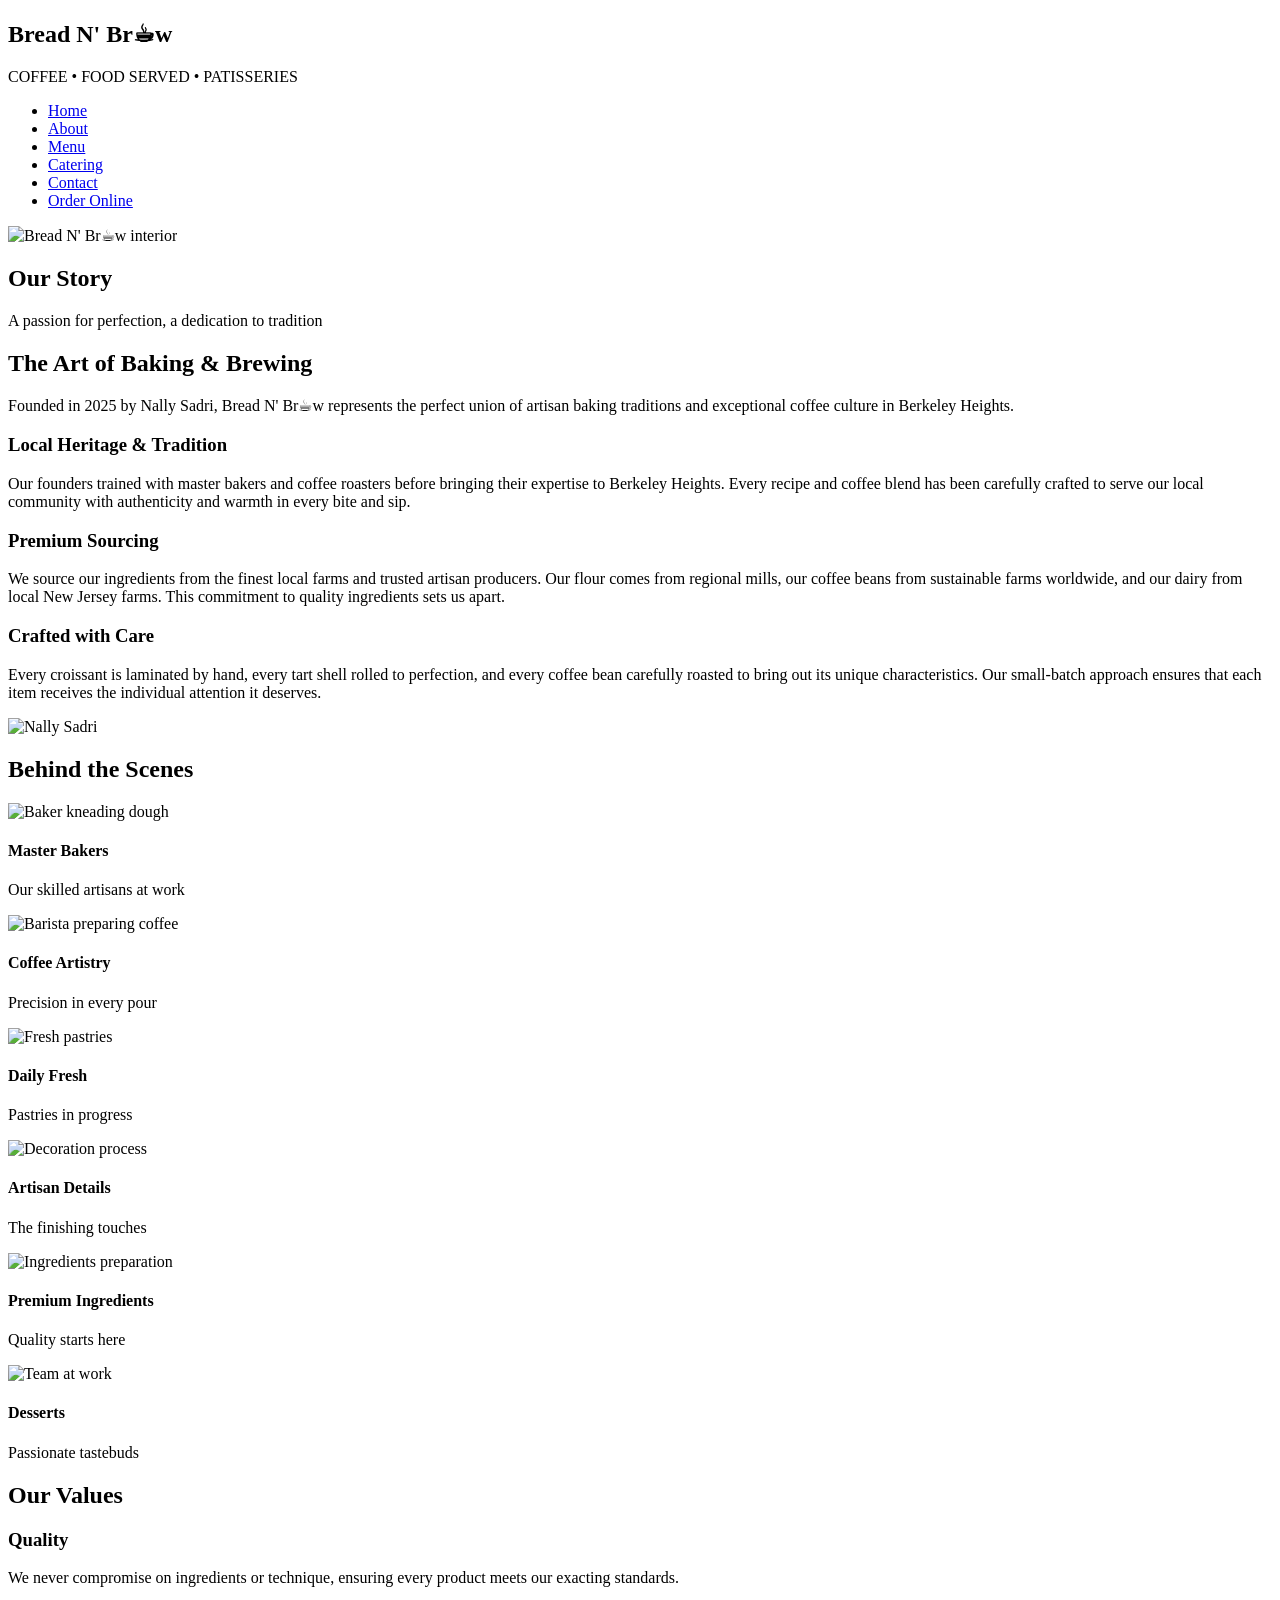
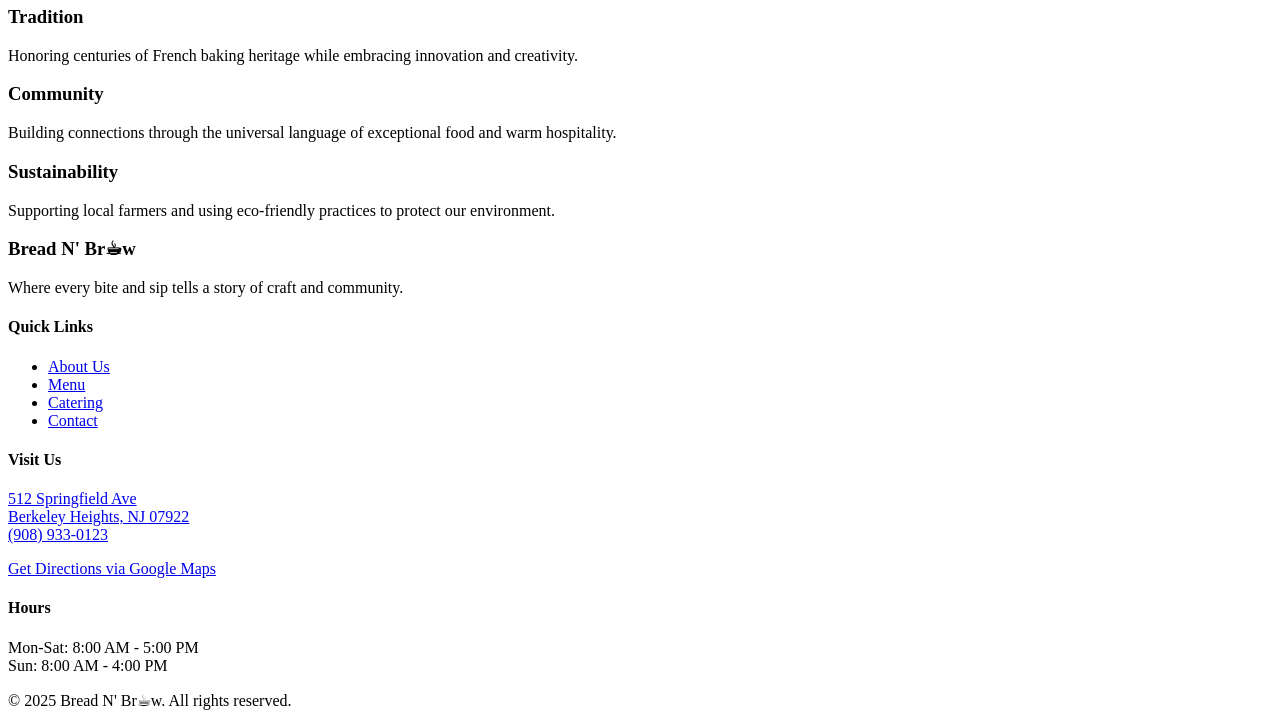
==== about.html @ 29f42975 "Replace tagline on about page cgen-a27a777b80d94823ad8b129c6c1cb3e0" ====
<!DOCTYPE html>
<html lang="en">
<head>
    <meta charset="UTF-8">
    <meta name="viewport" content="width=device-width, initial-scale=1.0">
    <title>About Us - Bread N' Br☕︎w</title>
    <link rel="preconnect" href="https://fonts.googleapis.com">
    <link rel="preconnect" href="https://fonts.gstatic.com" crossorigin>
    <link href="https://fonts.googleapis.com/css2?family=Playfair+Display:wght@400;600;700&family=Inter:wght@300;400;500&display=swap" rel="stylesheet">
    <link rel="stylesheet" href="styles.css">
    <script src="https://cdn.jsdelivr.net/npm/@emailjs/browser@4/dist/email.min.js"></script>
</head>
<body>
    <!-- Navigation -->
    <nav class="navbar">
        <div class="nav-container">
            <div class="nav-logo">
                <h1>Bread N' Br☕︎w</h1>
                <span>COFFEE • FOOD SERVED • PATISSERIES</span>
            </div>
            <ul class="nav-menu">
                 <li><a href="/">Home</a></li>
                <li><a href="about.html" class="nav-active">About</a></li>
                <li><a href="menu.html">Menu</a></li>
                <li><a href="catering.html">Catering</a></li>
                <li><a href="contact.html">Contact</a></li>
                <li class="nav-order"><a href="https://online.skytab.com/s/breadnbrew" target="_blank" class="btn btn-primary nav-order-btn">Order Online</a></li>
            </ul>
            <div class="nav-toggle">
                <span></span>
                <span></span>
                <span></span>
            </div>
        </div>
    </nav>

    <!-- Hero Section -->
    <section class="page-hero">
        <div class="hero-background">
            <img src="https://images.unsplash.com/photo-1559925393-8be0ec4767c8?ixlib=rb-4.0.3&ixid=M3wxMjA3fDB8MHxwaG90by1wYWdlfHx8fGVufDB8fHx8fA%3D%3D&auto=format&fit=crop&w=2071&q=80" alt="Bread N' Br☕︎w interior" class="hero-image">
        </div>
        <div class="hero-content">
            <h1 class="hero-title">Our Story</h1>
            <p class="hero-subtitle">A passion for perfection, a dedication to tradition</p>
        </div>
    </section>

    <!-- Story Section -->
    <section class="story">
        <div class="container">
            <div class="story-content">
                <h2>The Art of Baking & Brewing</h2>
                <p class="story-intro">Founded in 2025 by Nally Sadri, Bread N' Br☕︎w represents the perfect union of artisan baking traditions and exceptional coffee culture in Berkeley Heights.</p>
                
                <div class="story-grid">
                    <div class="story-text">
                        <h3>Local Heritage & Tradition</h3>
                        <p>Our founders trained with master bakers and coffee roasters before bringing their expertise to Berkeley Heights. Every recipe and coffee blend has been carefully crafted to serve our local community with authenticity and warmth in every bite and sip.</p>
                        
                        <h3>Premium Sourcing</h3>
                        <p>We source our ingredients from the finest local farms and trusted artisan producers. Our flour comes from regional mills, our coffee beans from sustainable farms worldwide, and our dairy from local New Jersey farms. This commitment to quality ingredients sets us apart.</p>
                        
                        <h3>Crafted with Care</h3>
                        <p>Every croissant is laminated by hand, every tart shell rolled to perfection, and every coffee bean carefully roasted to bring out its unique characteristics. Our small-batch approach ensures that each item receives the individual attention it deserves.</p>
                    </div>
                    <div class="story-image">
                        <img src="images/nallysadri.png" alt="Nally Sadri">
                    </div>
                </div>
            </div>
        </div>
    </section>

    <!-- Photo Gallery -->
    <section class="gallery">
        <div class="container">
            <h2 class="section-title">Behind the Scenes</h2>
            <div class="gallery-grid">
                <div class="gallery-item">
                    <img src="images/kneading.png" alt="Baker kneading dough">
                    <div class="gallery-overlay">
                        <h4>Master Bakers</h4>
                        <p>Our skilled artisans at work</p>
                    </div>
                </div>
                <div class="gallery-item">
                    <img src="images/artisancoffee.jpg" alt="Barista preparing coffee">
                    <div class="gallery-overlay">
                        <h4>Coffee Artistry</h4>
                        <p>Precision in every pour</p>
                    </div>
                </div>
                <div class="gallery-item">
                    <img src="images/pastry.jpg" alt="Fresh pastries">
                    <div class="gallery-overlay">
                        <h4>Daily Fresh</h4>
                        <p>Pastries in progress</p>
                    </div>
                </div>
                <div class="gallery-item">
                    <img src="images/decoration.png" alt="Decoration process">
                    <div class="gallery-overlay">
                        <h4>Artisan Details</h4>
                        <p>The finishing touches</p>
                    </div>
                </div>
                <div class="gallery-item">
                    <img src="images/ingredientprep.png" alt="Ingredients preparation">
                    <div class="gallery-overlay">
                        <h4>Premium Ingredients</h4>
                        <p>Quality starts here</p>
                    </div>
                </div>
                <div class="gallery-item">
                    <img src="images/teamatwork.jpg" alt="Team at work">
                    <div class="gallery-overlay">
                        <h4>Desserts</h4>
                        <p>Passionate tastebuds</p>
                    </div>
                </div>
            </div>
        </div>
    </section>

    <!-- Values Section -->
    <section class="values">
        <div class="container">
            <h2 class="section-title">Our Values</h2>
            <div class="values-grid">
                <div class="value-item">
                    <h3>Quality</h3>
                    <p>We never compromise on ingredients or technique, ensuring every product meets our exacting standards.</p>
                </div>
                <div class="value-item">
                    <h3>Tradition</h3>
                    <p>Honoring centuries of French baking heritage while embracing innovation and creativity.</p>
                </div>
                <div class="value-item">
                    <h3>Community</h3>
                    <p>Building connections through the universal language of exceptional food and warm hospitality.</p>
                </div>
                <div class="value-item">
                    <h3>Sustainability</h3>
                    <p>Supporting local farmers and using eco-friendly practices to protect our environment.</p>
                </div>
            </div>
        </div>
    </section>

    <!-- Footer -->
    <footer class="footer">
        <div class="container">
            <div class="footer-content">
                <div class="footer-section">
                    <h3>Bread N' Br☕︎w</h3>
                    <p>Where every bite and sip tells a story of craft and community.</p>
                </div>
                <div class="footer-section">
                    <h4>Quick Links</h4>
                    <ul>
                        <li><a href="/about">About Us</a></li>
                        <li><a href="/menu">Menu</a></li>
                        <li><a href="/catering">Catering</a></li>
                        <li><a href="/contact">Contact</a></li>
                    </ul>
                </div>
                <div class="footer-section">
                    <h4>Visit Us</h4>
                    <p><a href="https://maps.google.com/?q=Bread+N'+Brew,+Springfield+Avenue,+Berkeley+Heights,+NJ" target="_blank" class="address-link">512 Springfield Ave<br>
                    Berkeley Heights, NJ 07922</a><br>
                    <a href="tel:+19089330123">(908) 933-0123</a></p>
                    <a href="https://maps.google.com/?q=Bread+N'+Brew,+Springfield+Avenue,+Berkeley+Heights,+NJ" target="_blank" class="directions-link">Get Directions via Google Maps</a>
                </div>
                <div class="footer-section">
                    <h4>Hours</h4>
                    <p>Mon-Sat: 8:00 AM - 5:00 PM<br>
                    Sun: 8:00 AM - 4:00 PM</p>
                </div>
            </div>
            <div class="footer-bottom">
                <p>&copy; 2025 Bread N' Br☕︎w. All rights reserved.</p>
            </div>
        </div>
    </footer>

    <script src="script.js"></script>
</body>
</html>
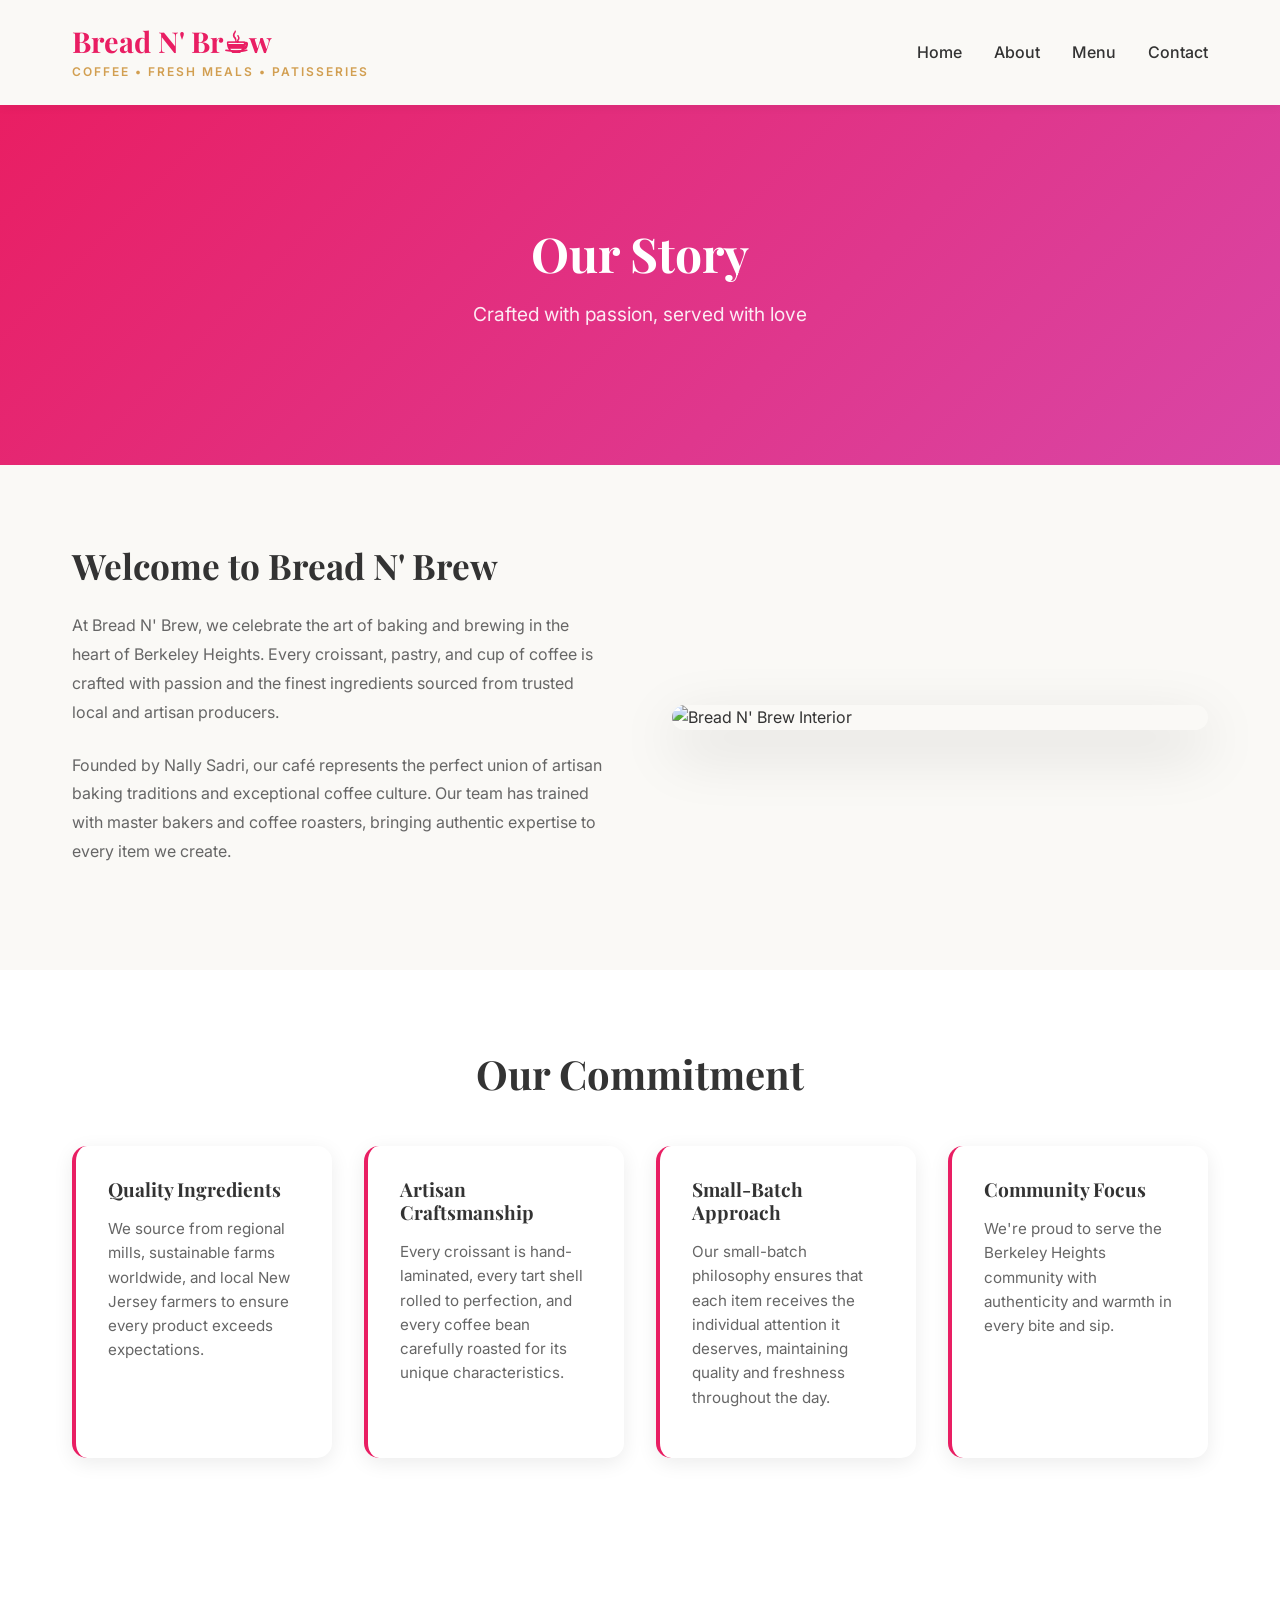
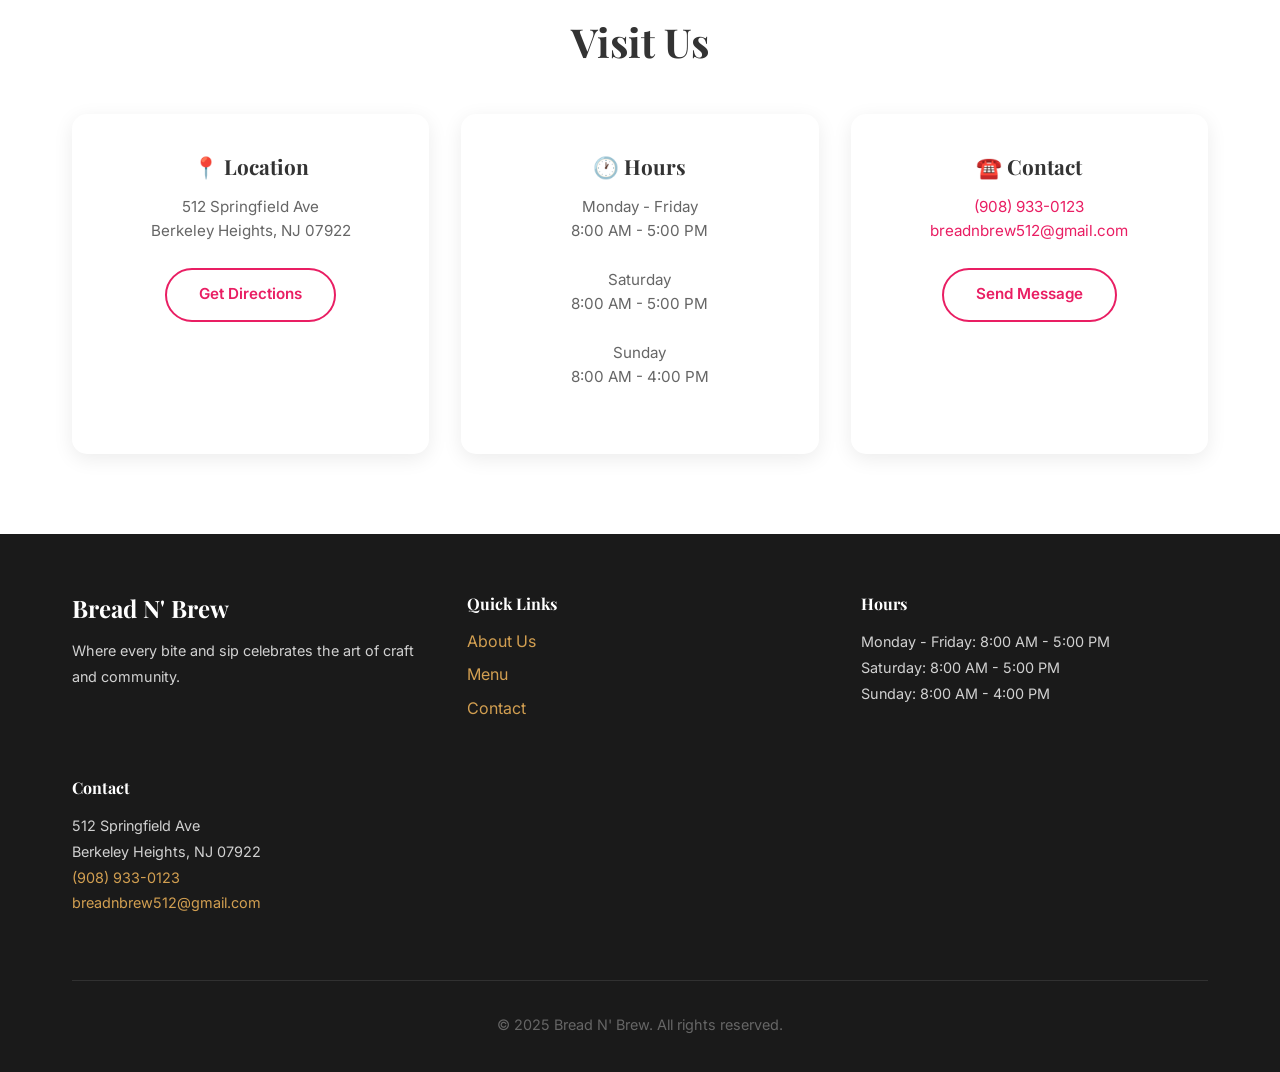
==== commit 5efcc6f3: "Redesign about page with simplified layout and content" ====
--- a/about.html
+++ b/about.html
@@ -3,12 +3,11 @@
 <head>
     <meta charset="UTF-8">
     <meta name="viewport" content="width=device-width, initial-scale=1.0">
-    <title>About Us - Bread N' Br☕︎w</title>
+    <title>About Bread N' Brew - Our Story</title>
     <link rel="preconnect" href="https://fonts.googleapis.com">
     <link rel="preconnect" href="https://fonts.gstatic.com" crossorigin>
-    <link href="https://fonts.googleapis.com/css2?family=Playfair+Display:wght@400;600;700&family=Inter:wght@300;400;500&display=swap" rel="stylesheet">
+    <link href="https://fonts.googleapis.com/css2?family=Playfair+Display:wght@400;600;700;800&family=Inter:wght@300;400;500;600;700&display=swap" rel="stylesheet">
     <link rel="stylesheet" href="styles.css">
-    <script src="https://cdn.jsdelivr.net/npm/@emailjs/browser@4/dist/email.min.js"></script>
 </head>
 <body>
     <!-- Navigation -->
@@ -16,15 +15,13 @@
         <div class="nav-container">
             <div class="nav-logo">
                 <h1>Bread N' Br☕︎w</h1>
-                <span>COFFEE • FOOD SERVED • PATISSERIES</span>
+                <span class="nav-tagline">COFFEE • FRESH MEALS • PATISSERIES</span>
             </div>
             <ul class="nav-menu">
-                 <li><a href="/">Home</a></li>
+                <li><a href="index.html">Home</a></li>
                 <li><a href="about.html" class="nav-active">About</a></li>
                 <li><a href="menu.html">Menu</a></li>
-                <li><a href="catering.html">Catering</a></li>
                 <li><a href="contact.html">Contact</a></li>
-                <li class="nav-order"><a href="https://online.skytab.com/s/breadnbrew" target="_blank" class="btn btn-primary nav-order-btn">Order Online</a></li>
             </ul>
             <div class="nav-toggle">
                 <span></span>
@@ -34,114 +31,77 @@
         </div>
     </nav>
 
-    <!-- Hero Section -->
+    <!-- Page Hero -->
     <section class="page-hero">
-        <div class="hero-background">
-            <img src="https://images.unsplash.com/photo-1559925393-8be0ec4767c8?ixlib=rb-4.0.3&ixid=M3wxMjA3fDB8MHxwaG90by1wYWdlfHx8fGVufDB8fHx8fA%3D%3D&auto=format&fit=crop&w=2071&q=80" alt="Bread N' Br☕︎w interior" class="hero-image">
-        </div>
-        <div class="hero-content">
-            <h1 class="hero-title">Our Story</h1>
-            <p class="hero-subtitle">A passion for perfection, a dedication to tradition</p>
+        <div class="page-hero-content">
+            <h1>Our Story</h1>
+            <p>Crafted with passion, served with love</p>
         </div>
     </section>
 
-    <!-- Story Section -->
-    <section class="story">
+    <!-- About Content -->
+    <section class="about-section">
         <div class="container">
-            <div class="story-content">
-                <h2>The Art of Baking & Brewing</h2>
-                <p class="story-intro">Founded in 2025 by Nally Sadri, Bread N' Br☕︎w represents the perfect union of artisan baking traditions and exceptional coffee culture in Berkeley Heights.</p>
-                
-                <div class="story-grid">
-                    <div class="story-text">
-                        <h3>Local Heritage & Tradition</h3>
-                        <p>Our founders trained with master bakers and coffee roasters before bringing their expertise to Berkeley Heights. Every recipe and coffee blend has been carefully crafted to serve our local community with authenticity and warmth in every bite and sip.</p>
-                        
-                        <h3>Premium Sourcing</h3>
-                        <p>We source our ingredients from the finest local farms and trusted artisan producers. Our flour comes from regional mills, our coffee beans from sustainable farms worldwide, and our dairy from local New Jersey farms. This commitment to quality ingredients sets us apart.</p>
-                        
-                        <h3>Crafted with Care</h3>
-                        <p>Every croissant is laminated by hand, every tart shell rolled to perfection, and every coffee bean carefully roasted to bring out its unique characteristics. Our small-batch approach ensures that each item receives the individual attention it deserves.</p>
-                    </div>
-                    <div class="story-image">
-                        <img src="images/nallysadri.png" alt="Nally Sadri">
-                    </div>
+            <div class="about-grid">
+                <div class="about-text">
+                    <h2>Welcome to Bread N' Brew</h2>
+                    <p>At Bread N' Brew, we celebrate the art of baking and brewing in the heart of Berkeley Heights. Every croissant, pastry, and cup of coffee is crafted with passion and the finest ingredients sourced from trusted local and artisan producers.</p>
+                    <p>Founded by Nally Sadri, our café represents the perfect union of artisan baking traditions and exceptional coffee culture. Our team has trained with master bakers and coffee roasters, bringing authentic expertise to every item we create.</p>
+                </div>
+                <div class="about-image">
+                    <img src="https://images.pexels.com/photos/36475846/pexels-photo-36475846.jpeg" alt="Bread N' Brew Interior">
                 </div>
             </div>
         </div>
     </section>
 
-    <!-- Photo Gallery -->
-    <section class="gallery">
+    <!-- Our Commitment Section -->
+    <section class="commitment-section">
         <div class="container">
-            <h2 class="section-title">Behind the Scenes</h2>
-            <div class="gallery-grid">
-                <div class="gallery-item">
-                    <img src="images/kneading.png" alt="Baker kneading dough">
-                    <div class="gallery-overlay">
-                        <h4>Master Bakers</h4>
-                        <p>Our skilled artisans at work</p>
-                    </div>
+            <h2 class="section-title">Our Commitment</h2>
+            <div class="commitment-grid">
+                <div class="commitment-card">
+                    <h3>Quality Ingredients</h3>
+                    <p>We source from regional mills, sustainable farms worldwide, and local New Jersey farmers to ensure every product exceeds expectations.</p>
                 </div>
-                <div class="gallery-item">
-                    <img src="images/artisancoffee.jpg" alt="Barista preparing coffee">
-                    <div class="gallery-overlay">
-                        <h4>Coffee Artistry</h4>
-                        <p>Precision in every pour</p>
-                    </div>
+                <div class="commitment-card">
+                    <h3>Artisan Craftsmanship</h3>
+                    <p>Every croissant is hand-laminated, every tart shell rolled to perfection, and every coffee bean carefully roasted for its unique characteristics.</p>
                 </div>
-                <div class="gallery-item">
-                    <img src="images/pastry.jpg" alt="Fresh pastries">
-                    <div class="gallery-overlay">
-                        <h4>Daily Fresh</h4>
-                        <p>Pastries in progress</p>
-                    </div>
+                <div class="commitment-card">
+                    <h3>Small-Batch Approach</h3>
+                    <p>Our small-batch philosophy ensures that each item receives the individual attention it deserves, maintaining quality and freshness throughout the day.</p>
                 </div>
-                <div class="gallery-item">
-                    <img src="images/decoration.png" alt="Decoration process">
-                    <div class="gallery-overlay">
-                        <h4>Artisan Details</h4>
-                        <p>The finishing touches</p>
-                    </div>
-                </div>
-                <div class="gallery-item">
-                    <img src="images/ingredientprep.png" alt="Ingredients preparation">
-                    <div class="gallery-overlay">
-                        <h4>Premium Ingredients</h4>
-                        <p>Quality starts here</p>
-                    </div>
-                </div>
-                <div class="gallery-item">
-                    <img src="images/teamatwork.jpg" alt="Team at work">
-                    <div class="gallery-overlay">
-                        <h4>Desserts</h4>
-                        <p>Passionate tastebuds</p>
-                    </div>
+                <div class="commitment-card">
+                    <h3>Community Focus</h3>
+                    <p>We're proud to serve the Berkeley Heights community with authenticity and warmth in every bite and sip.</p>
                 </div>
             </div>
         </div>
     </section>
 
-    <!-- Values Section -->
-    <section class="values">
+    <!-- Hours Section -->
+    <section class="hours-section">
         <div class="container">
-            <h2 class="section-title">Our Values</h2>
-            <div class="values-grid">
-                <div class="value-item">
-                    <h3>Quality</h3>
-                    <p>We never compromise on ingredients or technique, ensuring every product meets our exacting standards.</p>
+            <h2 class="section-title">Visit Us</h2>
+            <div class="hours-grid">
+                <div class="hours-card">
+                    <h3>📍 Location</h3>
+                    <p>512 Springfield Ave<br>
+                    Berkeley Heights, NJ 07922</p>
+                    <a href="https://maps.google.com/?q=512+Springfield+Ave,+Berkeley+Heights,+NJ+07922" target="_blank" class="btn btn-secondary">Get Directions</a>
                 </div>
-                <div class="value-item">
-                    <h3>Tradition</h3>
-                    <p>Honoring centuries of French baking heritage while embracing innovation and creativity.</p>
+                <div class="hours-card">
+                    <h3>🕐 Hours</h3>
+                    <p>Monday - Friday<br>8:00 AM - 5:00 PM<br><br>
+                    Saturday<br>8:00 AM - 5:00 PM<br><br>
+                    Sunday<br>8:00 AM - 4:00 PM</p>
                 </div>
-                <div class="value-item">
-                    <h3>Community</h3>
-                    <p>Building connections through the universal language of exceptional food and warm hospitality.</p>
-                </div>
-                <div class="value-item">
-                    <h3>Sustainability</h3>
-                    <p>Supporting local farmers and using eco-friendly practices to protect our environment.</p>
+                <div class="hours-card">
+                    <h3>☎️ Contact</h3>
+                    <p><a href="tel:+19089330123">(908) 933-0123</a><br>
+                    <a href="mailto:breadnbrew512@gmail.com">breadnbrew512@gmail.com</a></p>
+                    <a href="contact.html" class="btn btn-secondary">Send Message</a>
                 </div>
             </div>
         </div>
@@ -150,35 +110,35 @@
     <!-- Footer -->
     <footer class="footer">
         <div class="container">
-            <div class="footer-content">
+            <div class="footer-grid">
                 <div class="footer-section">
-                    <h3>Bread N' Br☕︎w</h3>
-                    <p>Where every bite and sip tells a story of craft and community.</p>
+                    <h3>Bread N' Brew</h3>
+                    <p>Where every bite and sip celebrates the art of craft and community.</p>
                 </div>
                 <div class="footer-section">
                     <h4>Quick Links</h4>
                     <ul>
-                        <li><a href="/about">About Us</a></li>
-                        <li><a href="/menu">Menu</a></li>
-                        <li><a href="/catering">Catering</a></li>
-                        <li><a href="/contact">Contact</a></li>
+                        <li><a href="about.html">About Us</a></li>
+                        <li><a href="menu.html">Menu</a></li>
+                        <li><a href="contact.html">Contact</a></li>
                     </ul>
                 </div>
                 <div class="footer-section">
-                    <h4>Visit Us</h4>
-                    <p><a href="https://maps.google.com/?q=Bread+N'+Brew,+Springfield+Avenue,+Berkeley+Heights,+NJ" target="_blank" class="address-link">512 Springfield Ave<br>
-                    Berkeley Heights, NJ 07922</a><br>
-                    <a href="tel:+19089330123">(908) 933-0123</a></p>
-                    <a href="https://maps.google.com/?q=Bread+N'+Brew,+Springfield+Avenue,+Berkeley+Heights,+NJ" target="_blank" class="directions-link">Get Directions via Google Maps</a>
+                    <h4>Hours</h4>
+                    <p>Monday - Friday: 8:00 AM - 5:00 PM<br>
+                    Saturday: 8:00 AM - 5:00 PM<br>
+                    Sunday: 8:00 AM - 4:00 PM</p>
                 </div>
                 <div class="footer-section">
-                    <h4>Hours</h4>
-                    <p>Mon-Sat: 8:00 AM - 5:00 PM<br>
-                    Sun: 8:00 AM - 4:00 PM</p>
+                    <h4>Contact</h4>
+                    <p>512 Springfield Ave<br>
+                    Berkeley Heights, NJ 07922<br>
+                    <a href="tel:+19089330123">(908) 933-0123</a><br>
+                    <a href="mailto:breadnbrew512@gmail.com">breadnbrew512@gmail.com</a></p>
                 </div>
             </div>
             <div class="footer-bottom">
-                <p>&copy; 2025 Bread N' Br☕︎w. All rights reserved.</p>
+                <p>&copy; 2025 Bread N' Brew. All rights reserved.</p>
             </div>
         </div>
     </footer>
--- a/styles.css
+++ b/styles.css
@@ -0,0 +1,1157 @@
+/* ==================== VARIABLES & RESET ==================== */
+:root {
+    --primary-color: #e91e63;
+    --secondary-color: #d29f51;
+    --dark-color: #1a1a1a;
+    --light-color: #faf9f6;
+    --text-color: #333;
+    --text-light: #666;
+    --border-color: #e0e0e0;
+    --transition: all 0.3s cubic-bezier(0.25, 0.46, 0.45, 0.94);
+}
+
+* {
+    margin: 0;
+    padding: 0;
+    box-sizing: border-box;
+}
+
+html {
+    scroll-behavior: smooth;
+}
+
+body {
+    font-family: 'Inter', sans-serif;
+    color: var(--text-color);
+    background-color: var(--light-color);
+    line-height: 1.6;
+}
+
+/* ==================== TYPOGRAPHY ==================== */
+h1, h2, h3, h4, h5, h6 {
+    font-family: 'Playfair Display', serif;
+    font-weight: 700;
+    line-height: 1.2;
+    color: var(--text-color);
+}
+
+h1 {
+    font-size: 3.5rem;
+}
+
+h2 {
+    font-size: 2.5rem;
+}
+
+h3 {
+    font-size: 1.5rem;
+}
+
+p {
+    color: var(--text-light);
+    margin-bottom: 1rem;
+}
+
+a {
+    color: var(--primary-color);
+    text-decoration: none;
+    transition: var(--transition);
+}
+
+a:hover {
+    color: var(--secondary-color);
+}
+
+/* ==================== CONTAINER & LAYOUT ==================== */
+.container {
+    max-width: 1200px;
+    margin: 0 auto;
+    padding: 0 2rem;
+}
+
+/* ==================== BUTTONS ==================== */
+.btn {
+    display: inline-block;
+    padding: 0.8rem 2rem;
+    border-radius: 50px;
+    font-weight: 600;
+    text-align: center;
+    transition: var(--transition);
+    border: 2px solid transparent;
+    cursor: pointer;
+    text-decoration: none;
+    font-size: 0.95rem;
+    font-family: 'Inter', sans-serif;
+}
+
+.btn-primary {
+    background-color: var(--primary-color);
+    color: white;
+    border-color: var(--primary-color);
+}
+
+.btn-primary:hover {
+    background-color: #c2185b;
+    border-color: #c2185b;
+    transform: translateY(-3px);
+    box-shadow: 0 10px 25px rgba(233, 30, 99, 0.3);
+}
+
+.btn-secondary {
+    background-color: transparent;
+    color: var(--primary-color);
+    border-color: var(--primary-color);
+}
+
+.btn-secondary:hover {
+    background-color: var(--primary-color);
+    color: white;
+    transform: translateY(-3px);
+}
+
+.btn-tertiary {
+    background-color: transparent;
+    color: var(--secondary-color);
+    border-color: var(--secondary-color);
+}
+
+.btn-tertiary:hover {
+    background-color: var(--secondary-color);
+    color: white;
+    transform: translateY(-3px);
+}
+
+.btn-large {
+    padding: 1rem 3rem;
+    font-size: 1.1rem;
+}
+
+.btn-small {
+    padding: 0.6rem 1.5rem;
+    font-size: 0.85rem;
+}
+
+/* ==================== NAVBAR ==================== */
+.navbar {
+    background: rgba(250, 249, 246, 0.95);
+    backdrop-filter: blur(10px);
+    padding: 1.5rem 0;
+    position: sticky;
+    top: 0;
+    z-index: 1000;
+    box-shadow: 0 2px 10px rgba(0, 0, 0, 0.05);
+    transition: var(--transition);
+}
+
+.nav-container {
+    max-width: 1200px;
+    margin: 0 auto;
+    padding: 0 2rem;
+    display: flex;
+    justify-content: space-between;
+    align-items: center;
+}
+
+.nav-logo h1 {
+    color: var(--primary-color);
+    font-size: 1.8rem;
+    margin-bottom: 0.2rem;
+}
+
+.nav-tagline {
+    color: var(--secondary-color);
+    font-size: 0.75rem;
+    font-weight: 600;
+    letter-spacing: 2px;
+    display: block;
+}
+
+.nav-menu {
+    display: flex;
+    list-style: none;
+    gap: 2rem;
+    align-items: center;
+}
+
+.nav-menu a {
+    color: var(--text-color);
+    font-weight: 500;
+    position: relative;
+    padding: 0.5rem 0;
+}
+
+.nav-menu a::after {
+    content: '';
+    position: absolute;
+    bottom: 0;
+    left: 0;
+    width: 0;
+    height: 2px;
+    background-color: var(--primary-color);
+    transition: width 0.3s ease;
+}
+
+.nav-menu a:hover::after,
+.nav-active::after {
+    width: 100%;
+}
+
+.nav-active {
+    color: var(--primary-color);
+}
+
+.nav-toggle {
+    display: none;
+    flex-direction: column;
+    cursor: pointer;
+}
+
+.nav-toggle span {
+    width: 25px;
+    height: 3px;
+    background-color: var(--text-color);
+    margin: 5px 0;
+    transition: var(--transition);
+    border-radius: 2px;
+}
+
+/* ==================== HERO SECTION ==================== */
+.hero {
+    display: grid;
+    grid-template-columns: 1fr 1fr;
+    align-items: center;
+    gap: 4rem;
+    padding: 80px 0;
+    overflow: hidden;
+}
+
+.hero-content {
+    animation: slideInLeft 0.8s ease-out;
+}
+
+.hero-title {
+    font-size: 3.5rem;
+    color: var(--text-color);
+    margin-bottom: 2rem;
+    line-height: 1.1;
+}
+
+.hero-buttons {
+    display: flex;
+    gap: 1rem;
+    flex-wrap: wrap;
+    animation: fadeInUp 0.8s ease-out 0.3s both;
+}
+
+.hero-image {
+    position: relative;
+    overflow: hidden;
+    border-radius: 20px;
+    box-shadow: 0 20px 60px rgba(0, 0, 0, 0.15);
+    animation: slideInRight 0.8s ease-out;
+    height: 500px;
+}
+
+.hero-img {
+    width: 100%;
+    height: 100%;
+    object-fit: cover;
+    transition: var(--transition);
+}
+
+.hero-image:hover .hero-img {
+    transform: scale(1.05);
+}
+
+/* ==================== SECTION STYLES ==================== */
+.section-title {
+    font-size: 2.5rem;
+    color: var(--text-color);
+    margin-bottom: 0.5rem;
+    text-align: center;
+}
+
+.section-subtitle {
+    color: var(--text-light);
+    text-align: center;
+    font-size: 1.1rem;
+    margin-bottom: 3rem;
+}
+
+/* ==================== OFFERINGS SECTION ==================== */
+.offerings {
+    padding: 100px 0;
+    background: white;
+}
+
+.offerings-grid {
+    display: grid;
+    grid-template-columns: repeat(auto-fit, minmax(300px, 1fr));
+    gap: 2rem;
+    margin-top: 3rem;
+}
+
+.offering-card {
+    background: white;
+    border-radius: 15px;
+    overflow: hidden;
+    box-shadow: 0 5px 20px rgba(0, 0, 0, 0.08);
+    transition: var(--transition);
+    animation: slideUp 0.6s ease-out both;
+}
+
+.offering-card:nth-child(1) { animation-delay: 0.1s; }
+.offering-card:nth-child(2) { animation-delay: 0.2s; }
+.offering-card:nth-child(3) { animation-delay: 0.3s; }
+.offering-card:nth-child(4) { animation-delay: 0.4s; }
+.offering-card:nth-child(5) { animation-delay: 0.5s; }
+.offering-card:nth-child(6) { animation-delay: 0.6s; }
+
+.offering-card:hover {
+    transform: translateY(-10px);
+    box-shadow: 0 15px 40px rgba(0, 0, 0, 0.15);
+}
+
+.offering-image {
+    width: 100%;
+    height: 220px;
+    overflow: hidden;
+    background: linear-gradient(135deg, var(--primary-color) 0%, var(--secondary-color) 100%);
+}
+
+.offering-image img {
+    width: 100%;
+    height: 100%;
+    object-fit: cover;
+    transition: var(--transition);
+}
+
+.offering-card:hover .offering-image img {
+    transform: scale(1.1);
+}
+
+.offering-card h3 {
+    color: var(--text-color);
+    padding: 1.5rem 1.5rem 0.5rem;
+    font-size: 1.3rem;
+}
+
+.offering-card p {
+    padding: 0.5rem 1.5rem 1.5rem;
+    font-size: 0.95rem;
+    color: var(--text-light);
+}
+
+/* ==================== CTA SECTION ==================== */
+.cta-section {
+    background: linear-gradient(135deg, var(--primary-color) 0%, #d946a6 100%);
+    color: white;
+    padding: 80px 0;
+    text-align: center;
+}
+
+.cta-content h2 {
+    color: white;
+    font-size: 2.5rem;
+    margin-bottom: 1rem;
+}
+
+.cta-content p {
+    color: rgba(255, 255, 255, 0.9);
+    font-size: 1.1rem;
+    margin-bottom: 2rem;
+}
+
+.cta-section .btn-primary {
+    background-color: white;
+    color: var(--primary-color);
+    border-color: white;
+}
+
+.cta-section .btn-primary:hover {
+    background-color: rgba(255, 255, 255, 0.9);
+}
+
+/* ==================== PAGE HERO ==================== */
+.page-hero {
+    background: linear-gradient(135deg, var(--primary-color) 0%, #d946a6 100%);
+    color: white;
+    padding: 120px 0;
+    text-align: center;
+}
+
+.page-hero-content h1 {
+    color: white;
+    font-size: 3rem;
+    margin-bottom: 1rem;
+}
+
+.page-hero-content p {
+    color: rgba(255, 255, 255, 0.9);
+    font-size: 1.2rem;
+}
+
+/* ==================== ABOUT SECTION ==================== */
+.about-section {
+    padding: 80px 0;
+}
+
+.about-grid {
+    display: grid;
+    grid-template-columns: 1fr 1fr;
+    gap: 4rem;
+    align-items: center;
+}
+
+.about-text h2 {
+    color: var(--text-color);
+    margin-bottom: 1.5rem;
+    font-size: 2.2rem;
+}
+
+.about-text p {
+    font-size: 1rem;
+    color: var(--text-light);
+    margin-bottom: 1.5rem;
+    line-height: 1.8;
+}
+
+.about-image {
+    border-radius: 15px;
+    overflow: hidden;
+    box-shadow: 0 20px 60px rgba(0, 0, 0, 0.15);
+    animation: slideInRight 0.8s ease-out;
+}
+
+.about-image img {
+    width: 100%;
+    height: auto;
+    display: block;
+}
+
+/* ==================== COMMITMENT SECTION ==================== */
+.commitment-section {
+    padding: 80px 0;
+    background: white;
+}
+
+.commitment-grid {
+    display: grid;
+    grid-template-columns: repeat(auto-fit, minmax(250px, 1fr));
+    gap: 2rem;
+    margin-top: 3rem;
+}
+
+.commitment-card {
+    background: white;
+    padding: 2rem;
+    border-radius: 15px;
+    border-left: 4px solid var(--primary-color);
+    box-shadow: 0 5px 20px rgba(0, 0, 0, 0.08);
+    transition: var(--transition);
+    animation: slideUp 0.6s ease-out both;
+}
+
+.commitment-card:nth-child(1) { animation-delay: 0.1s; }
+.commitment-card:nth-child(2) { animation-delay: 0.2s; }
+.commitment-card:nth-child(3) { animation-delay: 0.3s; }
+.commitment-card:nth-child(4) { animation-delay: 0.4s; }
+
+.commitment-card:hover {
+    transform: translateY(-10px);
+    box-shadow: 0 15px 40px rgba(0, 0, 0, 0.15);
+    border-left-color: var(--secondary-color);
+}
+
+.commitment-card h3 {
+    color: var(--text-color);
+    margin-bottom: 1rem;
+    font-size: 1.2rem;
+}
+
+.commitment-card p {
+    color: var(--text-light);
+    font-size: 0.95rem;
+}
+
+/* ==================== HOURS SECTION ==================== */
+.hours-section {
+    padding: 80px 0;
+    background: white;
+}
+
+.hours-grid {
+    display: grid;
+    grid-template-columns: repeat(auto-fit, minmax(250px, 1fr));
+    gap: 2rem;
+    margin-top: 3rem;
+}
+
+.hours-card {
+    background: white;
+    padding: 2.5rem;
+    border-radius: 15px;
+    box-shadow: 0 5px 20px rgba(0, 0, 0, 0.08);
+    text-align: center;
+    transition: var(--transition);
+    animation: slideUp 0.6s ease-out both;
+}
+
+.hours-card:nth-child(1) { animation-delay: 0.1s; }
+.hours-card:nth-child(2) { animation-delay: 0.2s; }
+.hours-card:nth-child(3) { animation-delay: 0.3s; }
+
+.hours-card:hover {
+    transform: translateY(-10px);
+    box-shadow: 0 15px 40px rgba(0, 0, 0, 0.15);
+    border-top: 3px solid var(--primary-color);
+}
+
+.hours-card h3 {
+    color: var(--text-color);
+    margin-bottom: 1rem;
+    font-size: 1.3rem;
+}
+
+.hours-card p {
+    color: var(--text-light);
+    font-size: 0.95rem;
+    margin-bottom: 1.5rem;
+}
+
+/* ==================== MENU PAGE ==================== */
+.menu-hero {
+    background: linear-gradient(135deg, var(--primary-color) 0%, #d946a6 100%);
+}
+
+.menu-nav-sticky {
+    background: white;
+    box-shadow: 0 2px 10px rgba(0, 0, 0, 0.05);
+    position: sticky;
+    top: 80px;
+    z-index: 500;
+    padding: 1rem 0;
+}
+
+.menu-nav-scroll {
+    display: flex;
+    gap: 2rem;
+    overflow-x: auto;
+    padding: 0 2rem;
+    scroll-behavior: smooth;
+}
+
+.menu-nav-link {
+    color: var(--text-color);
+    font-weight: 600;
+    white-space: nowrap;
+    padding: 0.5rem 0;
+    border-bottom: 2px solid transparent;
+    transition: var(--transition);
+}
+
+.menu-nav-link:hover {
+    color: var(--primary-color);
+    border-bottom-color: var(--primary-color);
+}
+
+.menu-content {
+    padding: 80px 0;
+}
+
+.menu-category {
+    margin-bottom: 80px;
+    animation: fadeIn 0.6s ease-out;
+}
+
+.menu-category h2 {
+    color: var(--text-color);
+    margin-bottom: 1rem;
+    font-size: 2.2rem;
+}
+
+.menu-category > p {
+    color: var(--text-light);
+    font-size: 1rem;
+    margin-bottom: 3rem;
+}
+
+.menu-grid {
+    display: grid;
+    grid-template-columns: repeat(auto-fit, minmax(280px, 1fr));
+    gap: 2.5rem;
+}
+
+.menu-item {
+    background: white;
+    border-radius: 15px;
+    overflow: hidden;
+    box-shadow: 0 5px 20px rgba(0, 0, 0, 0.08);
+    transition: var(--transition);
+    animation: slideUp 0.6s ease-out both;
+}
+
+.menu-item:nth-child(1) { animation-delay: 0.1s; }
+.menu-item:nth-child(2) { animation-delay: 0.15s; }
+.menu-item:nth-child(3) { animation-delay: 0.2s; }
+.menu-item:nth-child(4) { animation-delay: 0.25s; }
+.menu-item:nth-child(5) { animation-delay: 0.3s; }
+.menu-item:nth-child(6) { animation-delay: 0.35s; }
+
+.menu-item:hover {
+    transform: translateY(-10px);
+    box-shadow: 0 15px 40px rgba(0, 0, 0, 0.15);
+}
+
+.menu-item-image {
+    width: 100%;
+    height: 220px;
+    overflow: hidden;
+    background: linear-gradient(135deg, var(--primary-color) 0%, var(--secondary-color) 100%);
+}
+
+.menu-item-image img {
+    width: 100%;
+    height: 100%;
+    object-fit: cover;
+    transition: var(--transition);
+}
+
+.menu-item:hover .menu-item-image img {
+    transform: scale(1.1);
+}
+
+.menu-item-details {
+    padding: 1.5rem;
+}
+
+.menu-item-details h3 {
+    color: var(--text-color);
+    margin-bottom: 0.5rem;
+    font-size: 1.1rem;
+}
+
+.menu-item-details p {
+    color: var(--text-light);
+    font-size: 0.9rem;
+    margin-bottom: 1rem;
+}
+
+.menu-item-note {
+    display: inline-block;
+    background: var(--light-color);
+    color: var(--secondary-color);
+    padding: 0.3rem 0.8rem;
+    border-radius: 20px;
+    font-size: 0.8rem;
+    font-weight: 500;
+}
+
+/* ==================== ORDER CTA SECTION ==================== */
+.order-cta-section {
+    background: linear-gradient(135deg, var(--primary-color) 0%, #d946a6 100%);
+    color: white;
+    padding: 80px 0;
+    text-align: center;
+}
+
+.order-cta-section h2 {
+    color: white;
+    font-size: 2.5rem;
+    margin-bottom: 1rem;
+}
+
+.order-cta-section p {
+    color: rgba(255, 255, 255, 0.9);
+    font-size: 1.1rem;
+    margin-bottom: 2rem;
+}
+
+.order-cta-section .btn-primary {
+    background-color: white;
+    color: var(--primary-color);
+    border-color: white;
+}
+
+.order-cta-section .btn-primary:hover {
+    background-color: rgba(255, 255, 255, 0.9);
+}
+
+/* ==================== CONTACT SECTION ==================== */
+.contact-section {
+    padding: 80px 0;
+}
+
+.contact-grid {
+    display: grid;
+    grid-template-columns: 1fr 1fr;
+    gap: 4rem;
+    align-items: start;
+}
+
+.contact-form-wrapper {
+    animation: slideInLeft 0.8s ease-out;
+}
+
+.contact-form-wrapper h2 {
+    color: var(--text-color);
+    margin-bottom: 2rem;
+    font-size: 2rem;
+}
+
+.contact-form {
+    display: flex;
+    flex-direction: column;
+    gap: 1.5rem;
+}
+
+.form-group {
+    display: flex;
+    flex-direction: column;
+}
+
+.form-group label {
+    color: var(--text-color);
+    font-weight: 600;
+    margin-bottom: 0.5rem;
+}
+
+.form-group input,
+.form-group textarea,
+.form-group select {
+    padding: 0.8rem 1rem;
+    border: 2px solid var(--border-color);
+    border-radius: 8px;
+    font-family: 'Inter', sans-serif;
+    font-size: 0.95rem;
+    transition: var(--transition);
+}
+
+.form-group input:focus,
+.form-group textarea:focus,
+.form-group select:focus {
+    outline: none;
+    border-color: var(--primary-color);
+    box-shadow: 0 0 0 3px rgba(233, 30, 99, 0.1);
+}
+
+.contact-info-wrapper {
+    display: flex;
+    flex-direction: column;
+    gap: 1.5rem;
+    animation: slideInRight 0.8s ease-out;
+}
+
+.contact-info-card {
+    background: white;
+    padding: 2rem;
+    border-radius: 15px;
+    box-shadow: 0 5px 20px rgba(0, 0, 0, 0.08);
+    border-top: 3px solid var(--primary-color);
+    transition: var(--transition);
+}
+
+.contact-info-card:hover {
+    transform: translateY(-5px);
+    box-shadow: 0 10px 30px rgba(0, 0, 0, 0.12);
+}
+
+.contact-info-card h3 {
+    color: var(--text-color);
+    margin-bottom: 1rem;
+    font-size: 1.2rem;
+}
+
+.contact-info-card p {
+    color: var(--text-light);
+    font-size: 0.95rem;
+}
+
+.contact-info-card a {
+    color: var(--primary-color);
+    font-weight: 600;
+}
+
+/* ==================== MAP SECTION ==================== */
+.map-section {
+    padding: 80px 0;
+    background: white;
+}
+
+.map-section .section-title {
+    margin-bottom: 3rem;
+}
+
+.map-container {
+    border-radius: 15px;
+    overflow: hidden;
+    box-shadow: 0 10px 40px rgba(0, 0, 0, 0.1);
+}
+
+.map-container iframe {
+    display: block;
+    width: 100% !important;
+}
+
+/* ==================== FOOTER ==================== */
+.footer {
+    background-color: var(--dark-color);
+    color: white;
+    padding: 60px 0 20px;
+}
+
+.footer-grid {
+    display: grid;
+    grid-template-columns: repeat(auto-fit, minmax(250px, 1fr));
+    gap: 3rem;
+    margin-bottom: 3rem;
+}
+
+.footer-section h3,
+.footer-section h4 {
+    color: white;
+    margin-bottom: 1rem;
+}
+
+.footer-section p {
+    color: rgba(255, 255, 255, 0.8);
+    font-size: 0.9rem;
+    line-height: 1.8;
+}
+
+.footer-section ul {
+    list-style: none;
+}
+
+.footer-section ul li {
+    margin-bottom: 0.5rem;
+}
+
+.footer-section a {
+    color: var(--secondary-color);
+    transition: var(--transition);
+}
+
+.footer-section a:hover {
+    color: white;
+}
+
+.footer-bottom {
+    border-top: 1px solid rgba(255, 255, 255, 0.1);
+    padding-top: 2rem;
+    text-align: center;
+    color: rgba(255, 255, 255, 0.6);
+    font-size: 0.9rem;
+}
+
+/* ==================== ANIMATIONS ==================== */
+@keyframes slideInLeft {
+    from {
+        opacity: 0;
+        transform: translateX(-50px);
+    }
+    to {
+        opacity: 1;
+        transform: translateX(0);
+    }
+}
+
+@keyframes slideInRight {
+    from {
+        opacity: 0;
+        transform: translateX(50px);
+    }
+    to {
+        opacity: 1;
+        transform: translateX(0);
+    }
+}
+
+@keyframes slideUp {
+    from {
+        opacity: 0;
+        transform: translateY(30px);
+    }
+    to {
+        opacity: 1;
+        transform: translateY(0);
+    }
+}
+
+@keyframes fadeIn {
+    from {
+        opacity: 0;
+    }
+    to {
+        opacity: 1;
+    }
+}
+
+@keyframes fadeInUp {
+    from {
+        opacity: 0;
+        transform: translateY(20px);
+    }
+    to {
+        opacity: 1;
+        transform: translateY(0);
+    }
+}
+
+/* ==================== RESPONSIVE DESIGN ==================== */
+@media (max-width: 1024px) {
+    .hero {
+        grid-template-columns: 1fr;
+        gap: 2rem;
+        padding: 60px 0;
+    }
+
+    .hero-title {
+        font-size: 2.5rem;
+    }
+
+    .hero-image {
+        height: 400px;
+    }
+
+    .about-grid,
+    .contact-grid {
+        grid-template-columns: 1fr;
+        gap: 2rem;
+    }
+
+    h1 {
+        font-size: 2.5rem;
+    }
+
+    h2 {
+        font-size: 2rem;
+    }
+
+    .page-hero-content h1 {
+        font-size: 2rem;
+    }
+}
+
+@media (max-width: 768px) {
+    .container {
+        padding: 0 1rem;
+    }
+
+    .nav-menu {
+        display: none;
+        flex-direction: column;
+        position: absolute;
+        top: 70px;
+        left: 0;
+        right: 0;
+        background: white;
+        gap: 1rem;
+        padding: 2rem;
+        box-shadow: 0 5px 20px rgba(0, 0, 0, 0.1);
+    }
+
+    .nav-menu.active {
+        display: flex;
+    }
+
+    .nav-toggle {
+        display: flex;
+    }
+
+    .nav-toggle.active span:nth-child(1) {
+        transform: rotate(45deg) translate(10px, 10px);
+    }
+
+    .nav-toggle.active span:nth-child(2) {
+        opacity: 0;
+    }
+
+    .nav-toggle.active span:nth-child(3) {
+        transform: rotate(-45deg) translate(7px, -7px);
+    }
+
+    .offerings {
+        padding: 60px 0;
+    }
+
+    .offerings-grid {
+        grid-template-columns: 1fr;
+    }
+
+    .hero {
+        padding: 40px 0;
+    }
+
+    .hero-title {
+        font-size: 2rem;
+    }
+
+    .hero-buttons {
+        flex-direction: column;
+    }
+
+    .hero-buttons .btn {
+        width: 100%;
+    }
+
+    .commitment-grid,
+    .hours-grid,
+    .footer-grid {
+        grid-template-columns: 1fr;
+    }
+
+    .page-hero-content h1 {
+        font-size: 1.8rem;
+    }
+
+    .section-title {
+        font-size: 2rem;
+    }
+
+    h1 {
+        font-size: 2rem;
+    }
+
+    h2 {
+        font-size: 1.6rem;
+    }
+
+    .menu-nav-scroll {
+        gap: 1rem;
+    }
+
+    .menu-item-note {
+        display: block;
+        margin-top: 0.5rem;
+    }
+
+    .contact-grid {
+        grid-template-columns: 1fr;
+    }
+
+    .cta-section,
+    .order-cta-section {
+        padding: 60px 0;
+    }
+
+    .cta-content h2,
+    .order-cta-section h2 {
+        font-size: 1.8rem;
+    }
+
+    .footer-grid {
+        gap: 2rem;
+    }
+}
+
+@media (max-width: 480px) {
+    .nav-logo h1 {
+        font-size: 1.3rem;
+    }
+
+    .nav-tagline {
+        font-size: 0.6rem;
+        letter-spacing: 1px;
+    }
+
+    .hero {
+        padding: 30px 0;
+    }
+
+    .hero-title {
+        font-size: 1.5rem;
+    }
+
+    .hero-image {
+        height: 300px;
+    }
+
+    .offerings {
+        padding: 40px 0;
+    }
+
+    .offerings-grid {
+        gap: 1.5rem;
+    }
+
+    .offering-image {
+        height: 180px;
+    }
+
+    .section-title {
+        font-size: 1.5rem;
+    }
+
+    .section-subtitle {
+        font-size: 0.95rem;
+    }
+
+    .page-hero-content h1 {
+        font-size: 1.5rem;
+    }
+
+    .page-hero-content p {
+        font-size: 1rem;
+    }
+
+    h1 {
+        font-size: 1.5rem;
+    }
+
+    h2 {
+        font-size: 1.3rem;
+    }
+
+    h3 {
+        font-size: 1.1rem;
+    }
+
+    .about-text h2 {
+        font-size: 1.5rem;
+    }
+
+    .menu-grid {
+        grid-template-columns: 1fr;
+    }
+
+    .menu-category h2 {
+        font-size: 1.5rem;
+    }
+
+    .form-group input,
+    .form-group textarea,
+    .form-group select {
+        padding: 0.6rem 0.8rem;
+        font-size: 16px;
+    }
+
+    .btn {
+        padding: 0.7rem 1.5rem;
+        font-size: 0.9rem;
+    }
+
+    .btn-large {
+        padding: 0.8rem 1.5rem;
+        font-size: 0.95rem;
+    }
+
+    .cta-content h2,
+    .order-cta-section h2 {
+        font-size: 1.5rem;
+    }
+
+    .cta-content p,
+    .order-cta-section p {
+        font-size: 0.95rem;
+    }
+
+    .hours-card,
+    .contact-info-card {
+        padding: 1.5rem;
+    }
+
+    .footer {
+        padding: 40px 0 15px;
+    }
+}
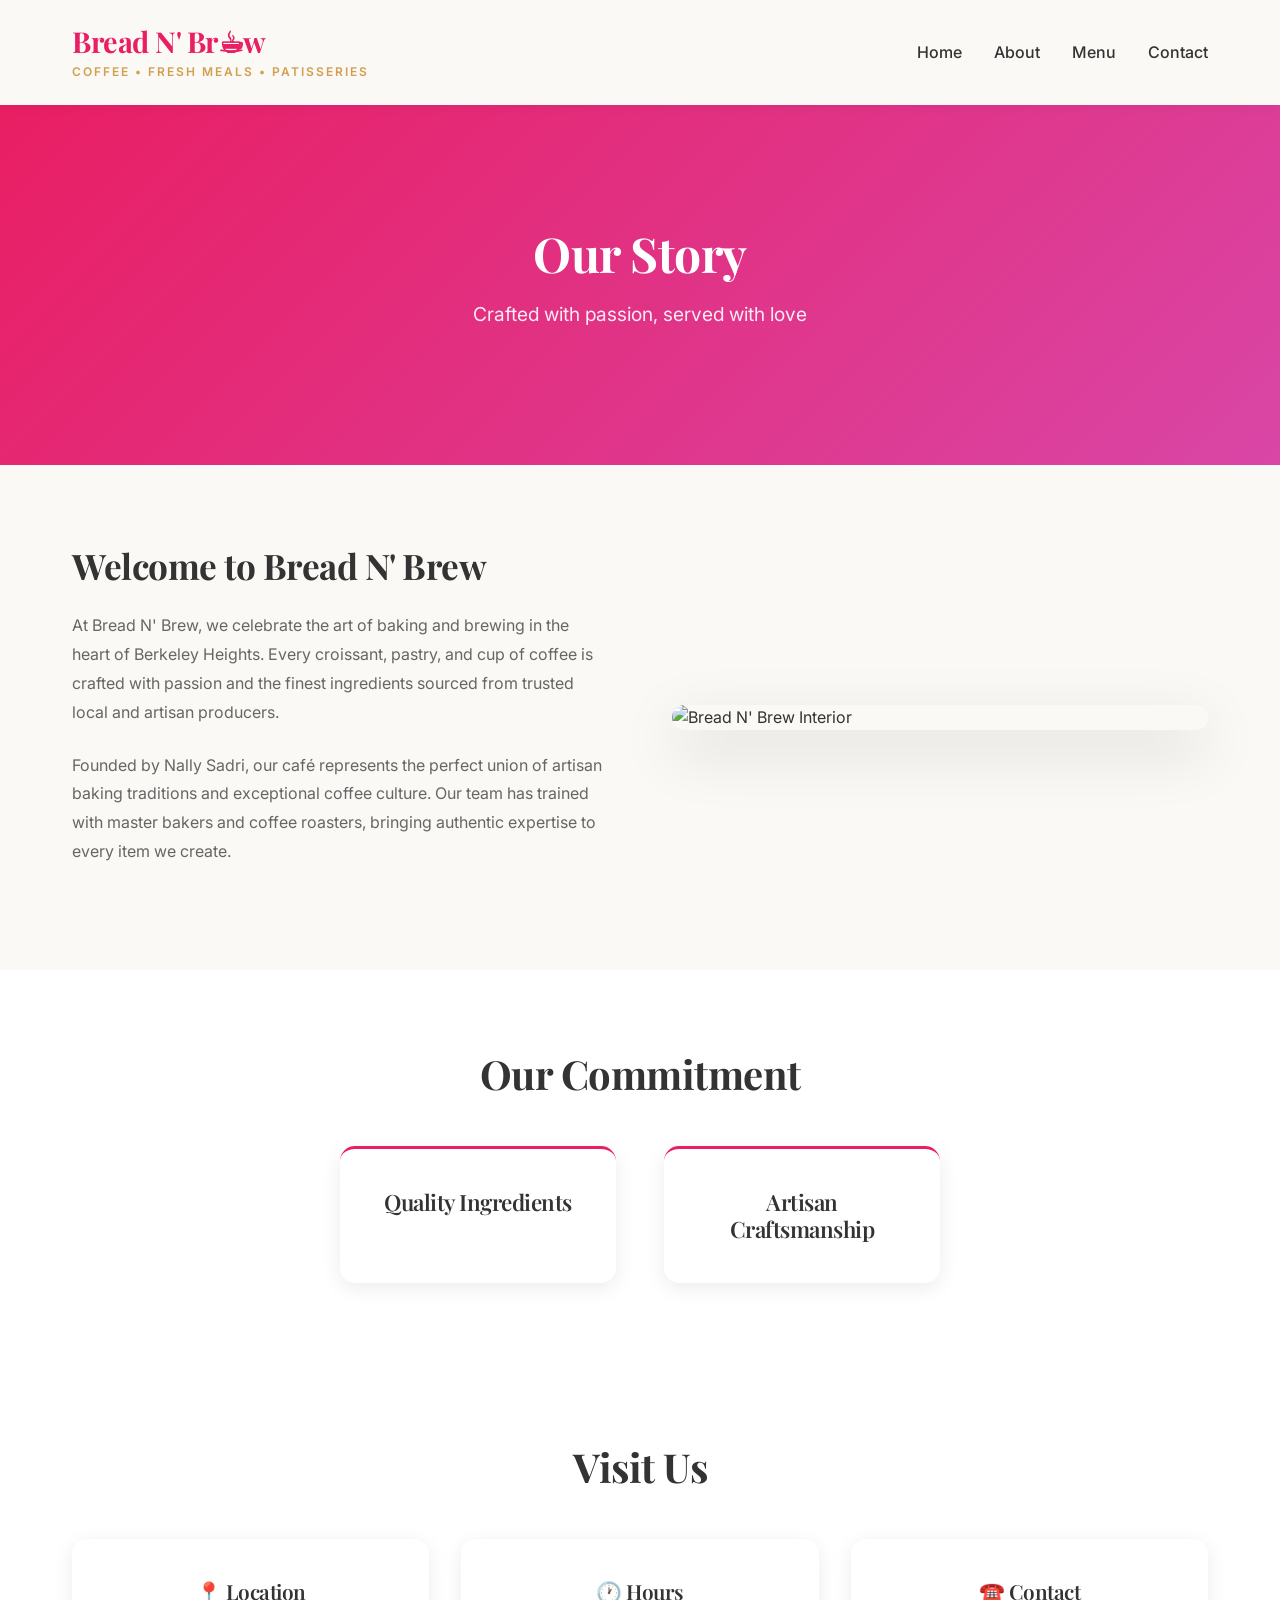
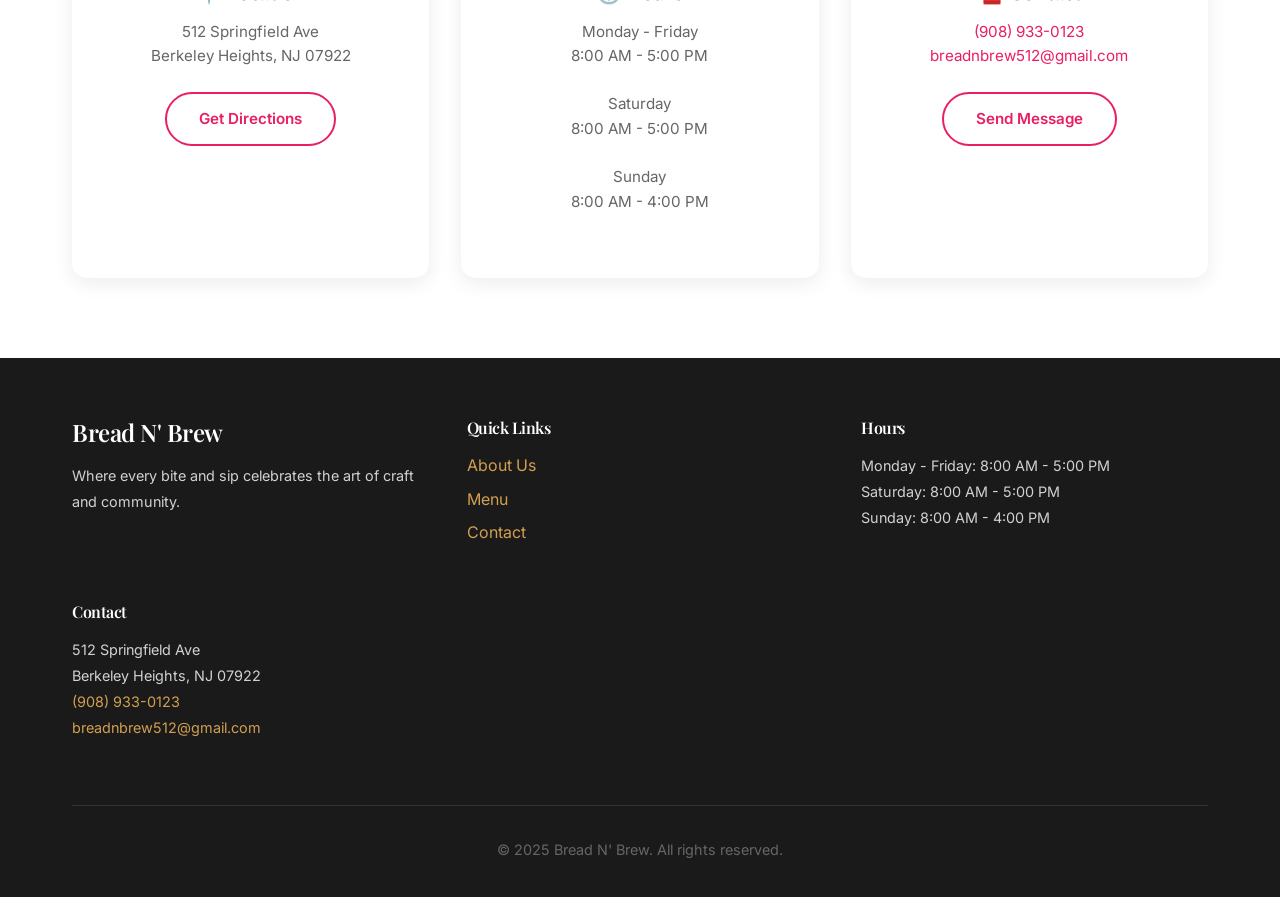
==== commit 802cc97e: "Update menu, contact, and about pages with UX improvements" ====
--- a/about.html
+++ b/about.html
@@ -62,19 +62,9 @@
             <div class="commitment-grid">
                 <div class="commitment-card">
                     <h3>Quality Ingredients</h3>
-                    <p>We source from regional mills, sustainable farms worldwide, and local New Jersey farmers to ensure every product exceeds expectations.</p>
                 </div>
                 <div class="commitment-card">
                     <h3>Artisan Craftsmanship</h3>
-                    <p>Every croissant is hand-laminated, every tart shell rolled to perfection, and every coffee bean carefully roasted for its unique characteristics.</p>
-                </div>
-                <div class="commitment-card">
-                    <h3>Small-Batch Approach</h3>
-                    <p>Our small-batch philosophy ensures that each item receives the individual attention it deserves, maintaining quality and freshness throughout the day.</p>
-                </div>
-                <div class="commitment-card">
-                    <h3>Community Focus</h3>
-                    <p>We're proud to serve the Berkeley Heights community with authenticity and warmth in every bite and sip.</p>
                 </div>
             </div>
         </div>
--- a/styles.css
+++ b/styles.css
@@ -29,22 +29,26 @@
 
 /* ==================== TYPOGRAPHY ==================== */
 h1, h2, h3, h4, h5, h6 {
-    font-family: 'Playfair Display', serif;
-    font-weight: 700;
+    font-family: 'Playfair Display', 'Georgia', serif;
+    font-weight: 600;
     line-height: 1.2;
     color: var(--text-color);
+    letter-spacing: -0.5px;
 }
 
 h1 {
     font-size: 3.5rem;
+    font-weight: 700;
 }
 
 h2 {
     font-size: 2.5rem;
+    font-weight: 700;
 }
 
 h3 {
     font-size: 1.5rem;
+    font-weight: 600;
 }
 
 p {
@@ -217,50 +221,52 @@
 
 /* ==================== HERO SECTION ==================== */
 .hero {
-    display: grid;
-    grid-template-columns: 1fr 1fr;
+    position: relative;
+    min-height: 100vh;
+    display: flex;
     align-items: center;
-    gap: 4rem;
-    padding: 80px 0;
+    justify-content: center;
     overflow: hidden;
-}
-
-.hero-content {
-    animation: slideInLeft 0.8s ease-out;
+    background-size: cover;
+    background-position: center;
+    background-attachment: fixed;
+}
+
+.hero::before {
+    content: '';
+    position: absolute;
+    top: 0;
+    left: 0;
+    right: 0;
+    bottom: 0;
+    background: rgba(0, 0, 0, 0.4);
+    z-index: 1;
+}
+
+.hero-overlay-content {
+    position: relative;
+    z-index: 2;
+    text-align: center;
+    animation: fadeInUp 0.8s ease-out;
+    max-width: 800px;
+    padding: 0 2rem;
 }
 
 .hero-title {
-    font-size: 3.5rem;
-    color: var(--text-color);
+    font-size: 4rem;
+    color: white;
     margin-bottom: 2rem;
     line-height: 1.1;
+    text-shadow: 2px 2px 8px rgba(0, 0, 0, 0.5);
+    animation: slideInDown 0.8s ease-out;
 }
 
 .hero-buttons {
     display: flex;
     gap: 1rem;
     flex-wrap: wrap;
+    justify-content: center;
     animation: fadeInUp 0.8s ease-out 0.3s both;
-}
-
-.hero-image {
-    position: relative;
-    overflow: hidden;
-    border-radius: 20px;
-    box-shadow: 0 20px 60px rgba(0, 0, 0, 0.15);
-    animation: slideInRight 0.8s ease-out;
-    height: 500px;
-}
-
-.hero-img {
-    width: 100%;
-    height: 100%;
-    object-fit: cover;
-    transition: var(--transition);
-}
-
-.hero-image:hover .hero-img {
-    transform: scale(1.05);
 }
 
 /* ==================== SECTION STYLES ==================== */
@@ -437,41 +443,38 @@
 
 .commitment-grid {
     display: grid;
-    grid-template-columns: repeat(auto-fit, minmax(250px, 1fr));
-    gap: 2rem;
+    grid-template-columns: repeat(2, 1fr);
+    gap: 3rem;
     margin-top: 3rem;
+    max-width: 600px;
+    margin-left: auto;
+    margin-right: auto;
 }
 
 .commitment-card {
     background: white;
-    padding: 2rem;
+    padding: 2.5rem;
     border-radius: 15px;
-    border-left: 4px solid var(--primary-color);
+    border-top: 3px solid var(--primary-color);
     box-shadow: 0 5px 20px rgba(0, 0, 0, 0.08);
     transition: var(--transition);
     animation: slideUp 0.6s ease-out both;
+    text-align: center;
 }
 
 .commitment-card:nth-child(1) { animation-delay: 0.1s; }
 .commitment-card:nth-child(2) { animation-delay: 0.2s; }
-.commitment-card:nth-child(3) { animation-delay: 0.3s; }
-.commitment-card:nth-child(4) { animation-delay: 0.4s; }
 
 .commitment-card:hover {
     transform: translateY(-10px);
     box-shadow: 0 15px 40px rgba(0, 0, 0, 0.15);
-    border-left-color: var(--secondary-color);
+    border-top-color: var(--secondary-color);
 }
 
 .commitment-card h3 {
     color: var(--text-color);
-    margin-bottom: 1rem;
-    font-size: 1.2rem;
-}
-
-.commitment-card p {
-    color: var(--text-light);
-    font-size: 0.95rem;
+    margin-bottom: 0;
+    font-size: 1.4rem;
 }
 
 /* ==================== HOURS SECTION ==================== */
@@ -533,118 +536,287 @@
     padding: 1rem 0;
 }
 
-.menu-nav-scroll {
+.menu-dropdown-wrapper {
+    position: relative;
+    display: inline-block;
+}
+
+.menu-dropdown-btn {
+    background-color: var(--primary-color);
+    color: white;
+    padding: 0.8rem 1.5rem;
+    font-size: 0.95rem;
+    font-weight: 600;
+    border: none;
+    border-radius: 8px;
+    cursor: pointer;
+    transition: var(--transition);
     display: flex;
-    gap: 2rem;
-    overflow-x: auto;
-    padding: 0 2rem;
-    scroll-behavior: smooth;
-}
-
-.menu-nav-link {
-    color: var(--text-color);
-    font-weight: 600;
-    white-space: nowrap;
-    padding: 0.5rem 0;
-    border-bottom: 2px solid transparent;
-    transition: var(--transition);
-}
-
-.menu-nav-link:hover {
+    align-items: center;
+    gap: 0.5rem;
+}
+
+.menu-dropdown-btn:hover {
+    background-color: #c2185b;
+    transform: translateY(-2px);
+}
+
+.dropdown-arrow {
+    font-size: 0.8rem;
+    transition: var(--transition);
+}
+
+.menu-dropdown-btn.active .dropdown-arrow {
+    transform: rotate(180deg);
+}
+
+.menu-dropdown-content {
+    display: none;
+    position: absolute;
+    background-color: white;
+    min-width: 250px;
+    box-shadow: 0 8px 20px rgba(0, 0, 0, 0.15);
+    z-index: 1000;
+    border-radius: 8px;
+    overflow: hidden;
+    top: 100%;
+    left: 0;
+    margin-top: 0.5rem;
+}
+
+.menu-dropdown-content.active {
+    display: block;
+    animation: slideDown 0.3s ease-out;
+}
+
+.menu-dropdown-link {
+    color: var(--text-color);
+    padding: 0.8rem 1.5rem;
+    text-decoration: none;
+    display: block;
+    transition: var(--transition);
+    font-weight: 500;
+    border-left: 3px solid transparent;
+}
+
+.menu-dropdown-link:hover {
+    background-color: var(--light-color);
     color: var(--primary-color);
-    border-bottom-color: var(--primary-color);
+    border-left-color: var(--primary-color);
 }
 
 .menu-content {
     padding: 80px 0;
+    background: white;
 }
 
 .menu-category {
-    margin-bottom: 80px;
+    margin-bottom: 100px;
     animation: fadeIn 0.6s ease-out;
 }
 
-.menu-category h2 {
-    color: var(--text-color);
-    margin-bottom: 1rem;
-    font-size: 2.2rem;
-}
-
-.menu-category > p {
+.category-header {
+    text-align: center;
+    margin-bottom: 4rem;
+}
+
+.category-header h2 {
+    color: var(--text-color);
+    margin-bottom: 0.5rem;
+    font-size: 2.5rem;
+}
+
+.category-header p {
     color: var(--text-light);
-    font-size: 1rem;
-    margin-bottom: 3rem;
+    font-size: 1.05rem;
+    margin: 0;
 }
 
 .menu-grid {
     display: grid;
-    grid-template-columns: repeat(auto-fit, minmax(280px, 1fr));
-    gap: 2.5rem;
-}
-
-.menu-item {
+    grid-template-columns: repeat(auto-fill, minmax(320px, 1fr));
+    gap: 3rem;
+}
+
+/* Paris Baguette Style Menu Cards */
+.menu-item-card {
     background: white;
-    border-radius: 15px;
+    border-radius: 12px;
     overflow: hidden;
-    box-shadow: 0 5px 20px rgba(0, 0, 0, 0.08);
+    box-shadow: 0 4px 15px rgba(0, 0, 0, 0.1);
     transition: var(--transition);
     animation: slideUp 0.6s ease-out both;
-}
-
-.menu-item:nth-child(1) { animation-delay: 0.1s; }
-.menu-item:nth-child(2) { animation-delay: 0.15s; }
-.menu-item:nth-child(3) { animation-delay: 0.2s; }
-.menu-item:nth-child(4) { animation-delay: 0.25s; }
-.menu-item:nth-child(5) { animation-delay: 0.3s; }
-.menu-item:nth-child(6) { animation-delay: 0.35s; }
-
-.menu-item:hover {
-    transform: translateY(-10px);
-    box-shadow: 0 15px 40px rgba(0, 0, 0, 0.15);
-}
-
-.menu-item-image {
+    display: flex;
+    flex-direction: column;
+    height: 100%;
+}
+
+.menu-item-card:nth-child(1) { animation-delay: 0.05s; }
+.menu-item-card:nth-child(2) { animation-delay: 0.1s; }
+.menu-item-card:nth-child(3) { animation-delay: 0.15s; }
+.menu-item-card:nth-child(4) { animation-delay: 0.2s; }
+.menu-item-card:nth-child(5) { animation-delay: 0.25s; }
+.menu-item-card:nth-child(6) { animation-delay: 0.3s; }
+.menu-item-card:nth-child(n+7) { animation-delay: 0.35s; }
+
+.menu-item-card:hover {
+    transform: translateY(-8px);
+    box-shadow: 0 12px 35px rgba(0, 0, 0, 0.15);
+}
+
+.menu-item-img {
     width: 100%;
-    height: 220px;
+    height: 240px;
     overflow: hidden;
-    background: linear-gradient(135deg, var(--primary-color) 0%, var(--secondary-color) 100%);
-}
-
-.menu-item-image img {
+    background: linear-gradient(135deg, #f0f0f0 0%, #e8e8e8 100%);
+}
+
+.menu-item-img img {
     width: 100%;
     height: 100%;
     object-fit: cover;
     transition: var(--transition);
 }
 
-.menu-item:hover .menu-item-image img {
-    transform: scale(1.1);
-}
-
-.menu-item-details {
-    padding: 1.5rem;
-}
-
-.menu-item-details h3 {
+.menu-item-card:hover .menu-item-img img {
+    transform: scale(1.08);
+}
+
+.menu-item-content {
+    padding: 1.8rem;
+    flex-grow: 1;
+    display: flex;
+    flex-direction: column;
+}
+
+.menu-item-content h3 {
+    color: var(--text-color);
+    margin-bottom: 0.8rem;
+    font-size: 1.3rem;
+    line-height: 1.3;
+}
+
+.menu-item-content p {
+    color: var(--text-light);
+    font-size: 0.95rem;
+    margin-bottom: 1.5rem;
+    flex-grow: 1;
+    line-height: 1.6;
+}
+
+.menu-item-actions {
+    display: flex;
+    gap: 0.8rem;
+    margin-top: auto;
+}
+
+.btn-menu-primary,
+.btn-menu-secondary {
+    flex: 1;
+    padding: 0.7rem 1rem;
+    border-radius: 8px;
+    font-size: 0.85rem;
+    font-weight: 600;
+    text-align: center;
+    transition: var(--transition);
+    border: 2px solid transparent;
+    cursor: pointer;
+    text-decoration: none;
+    display: inline-block;
+    font-family: 'Inter', sans-serif;
+}
+
+.btn-menu-primary {
+    background-color: var(--primary-color);
+    color: white;
+    border-color: var(--primary-color);
+}
+
+.btn-menu-primary:hover {
+    background-color: #c2185b;
+    border-color: #c2185b;
+    transform: translateY(-2px);
+}
+
+.btn-menu-secondary {
+    background-color: transparent;
+    color: var(--primary-color);
+    border-color: var(--primary-color);
+}
+
+.btn-menu-secondary:hover {
+    background-color: var(--primary-color);
+    color: white;
+    transform: translateY(-2px);
+}
+
+/* ==================== DETAILS MODAL ==================== */
+.modal {
+    display: none;
+    position: fixed;
+    z-index: 9999;
+    left: 0;
+    top: 0;
+    width: 100%;
+    height: 100%;
+    background-color: rgba(0, 0, 0, 0.6);
+    animation: fadeIn 0.3s ease-out;
+}
+
+.modal.active {
+    display: flex;
+    align-items: center;
+    justify-content: center;
+}
+
+.modal-content {
+    background-color: white;
+    padding: 2.5rem;
+    border-radius: 15px;
+    max-width: 500px;
+    width: 90%;
+    position: relative;
+    box-shadow: 0 20px 60px rgba(0, 0, 0, 0.3);
+    animation: slideUp 0.4s ease-out;
+}
+
+.modal-close {
+    position: absolute;
+    right: 1.5rem;
+    top: 1.5rem;
+    font-size: 2rem;
+    font-weight: bold;
+    color: #aaa;
+    cursor: pointer;
+    transition: var(--transition);
+}
+
+.modal-close:hover {
+    color: var(--primary-color);
+}
+
+.modal-content h2 {
+    color: var(--text-color);
+    margin-bottom: 1rem;
+    font-size: 1.8rem;
+}
+
+.modal-content p {
+    color: var(--text-light);
+    margin-bottom: 1rem;
+    line-height: 1.8;
+}
+
+.modal-content h4 {
     color: var(--text-color);
     margin-bottom: 0.5rem;
-    font-size: 1.1rem;
-}
-
-.menu-item-details p {
+    font-size: 1rem;
+}
+
+.modal-content #allergensList {
     color: var(--text-light);
-    font-size: 0.9rem;
-    margin-bottom: 1rem;
-}
-
-.menu-item-note {
-    display: inline-block;
-    background: var(--light-color);
-    color: var(--secondary-color);
-    padding: 0.3rem 0.8rem;
-    border-radius: 20px;
-    font-size: 0.8rem;
-    font-weight: 500;
+    white-space: pre-wrap;
+    font-size: 0.95rem;
 }
 
 /* ==================== ORDER CTA SECTION ==================== */
@@ -867,6 +1039,28 @@
     }
 }
 
+@keyframes slideInDown {
+    from {
+        opacity: 0;
+        transform: translateY(-30px);
+    }
+    to {
+        opacity: 1;
+        transform: translateY(0);
+    }
+}
+
+@keyframes slideDown {
+    from {
+        opacity: 0;
+        transform: translateY(-10px);
+    }
+    to {
+        opacity: 1;
+        transform: translateY(0);
+    }
+}
+
 @keyframes slideUp {
     from {
         opacity: 0;
@@ -901,17 +1095,16 @@
 /* ==================== RESPONSIVE DESIGN ==================== */
 @media (max-width: 1024px) {
     .hero {
-        grid-template-columns: 1fr;
-        gap: 2rem;
-        padding: 60px 0;
+        min-height: 80vh;
     }
 
     .hero-title {
-        font-size: 2.5rem;
-    }
-
-    .hero-image {
-        height: 400px;
+        font-size: 2.8rem;
+    }
+
+    .hero-buttons {
+        flex-direction: column;
+        align-items: center;
     }
 
     .about-grid,
@@ -980,7 +1173,8 @@
     }
 
     .hero {
-        padding: 40px 0;
+        min-height: 70vh;
+        background-attachment: scroll;
     }
 
     .hero-title {
@@ -989,13 +1183,18 @@
 
     .hero-buttons {
         flex-direction: column;
+        width: 100%;
     }
 
     .hero-buttons .btn {
         width: 100%;
     }
 
-    .commitment-grid,
+    .commitment-grid {
+        grid-template-columns: 1fr;
+        max-width: 100%;
+    }
+
     .hours-grid,
     .footer-grid {
         grid-template-columns: 1fr;
@@ -1021,9 +1220,25 @@
         gap: 1rem;
     }
 
-    .menu-item-note {
-        display: block;
-        margin-top: 0.5rem;
+    .menu-grid {
+        grid-template-columns: repeat(auto-fill, minmax(280px, 1fr));
+        gap: 2rem;
+    }
+
+    .menu-category {
+        margin-bottom: 60px;
+    }
+
+    .category-header h2 {
+        font-size: 2rem;
+    }
+
+    .menu-item-img {
+        height: 200px;
+    }
+
+    .menu-item-content {
+        padding: 1.5rem;
     }
 
     .contact-grid {
@@ -1056,15 +1271,24 @@
     }
 
     .hero {
-        padding: 30px 0;
+        min-height: 60vh;
+        background-attachment: scroll;
+    }
+
+    .hero-overlay-content {
+        padding: 0 1rem;
     }
 
     .hero-title {
-        font-size: 1.5rem;
-    }
-
-    .hero-image {
-        height: 300px;
+        font-size: 1.8rem;
+    }
+
+    .hero-buttons {
+        flex-direction: column;
+    }
+
+    .hero-buttons .btn {
+        width: 100%;
     }
 
     .offerings {
@@ -1113,6 +1337,31 @@
 
     .menu-grid {
         grid-template-columns: 1fr;
+        gap: 1.5rem;
+    }
+
+    .menu-category {
+        margin-bottom: 40px;
+    }
+
+    .category-header h2 {
+        font-size: 1.8rem;
+    }
+
+    .menu-item-img {
+        height: 180px;
+    }
+
+    .menu-item-content {
+        padding: 1.2rem;
+    }
+
+    .menu-item-content h3 {
+        font-size: 1.1rem;
+    }
+
+    .menu-item-content p {
+        font-size: 0.9rem;
     }
 
     .menu-category h2 {
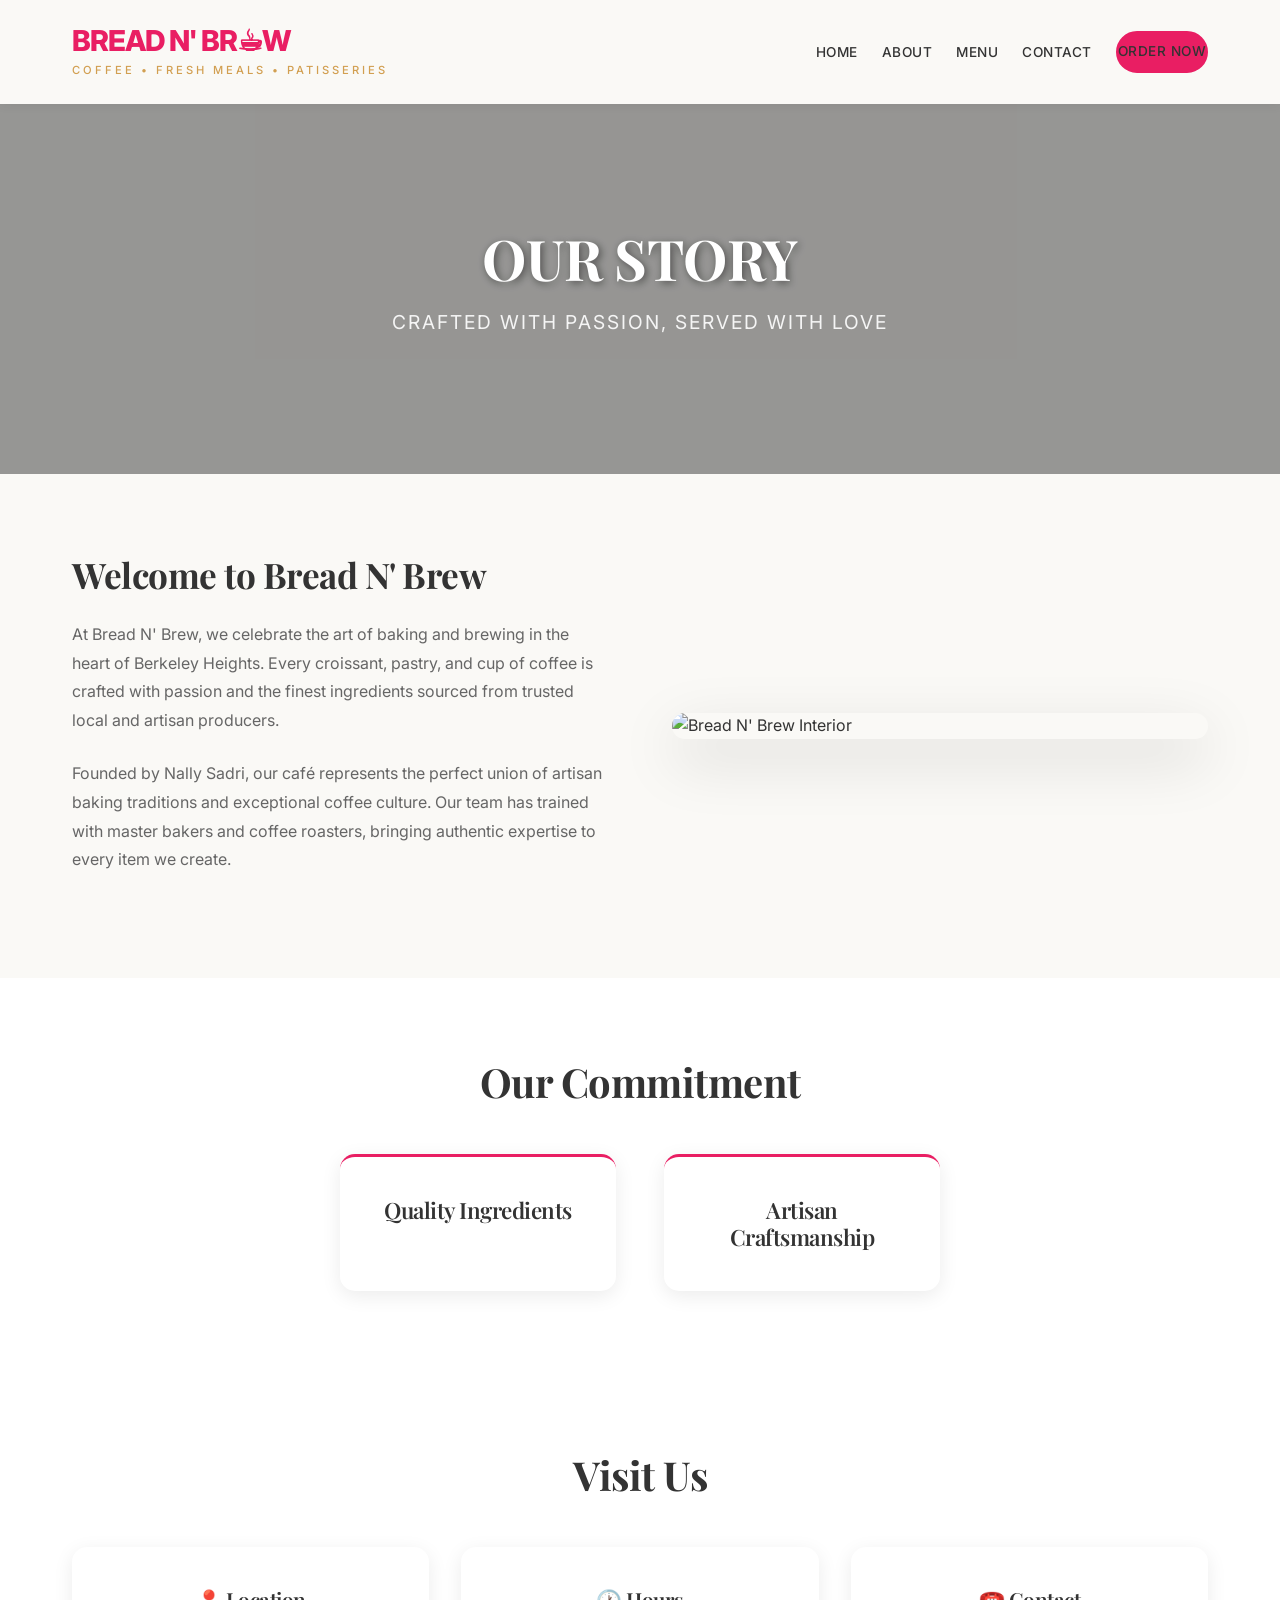
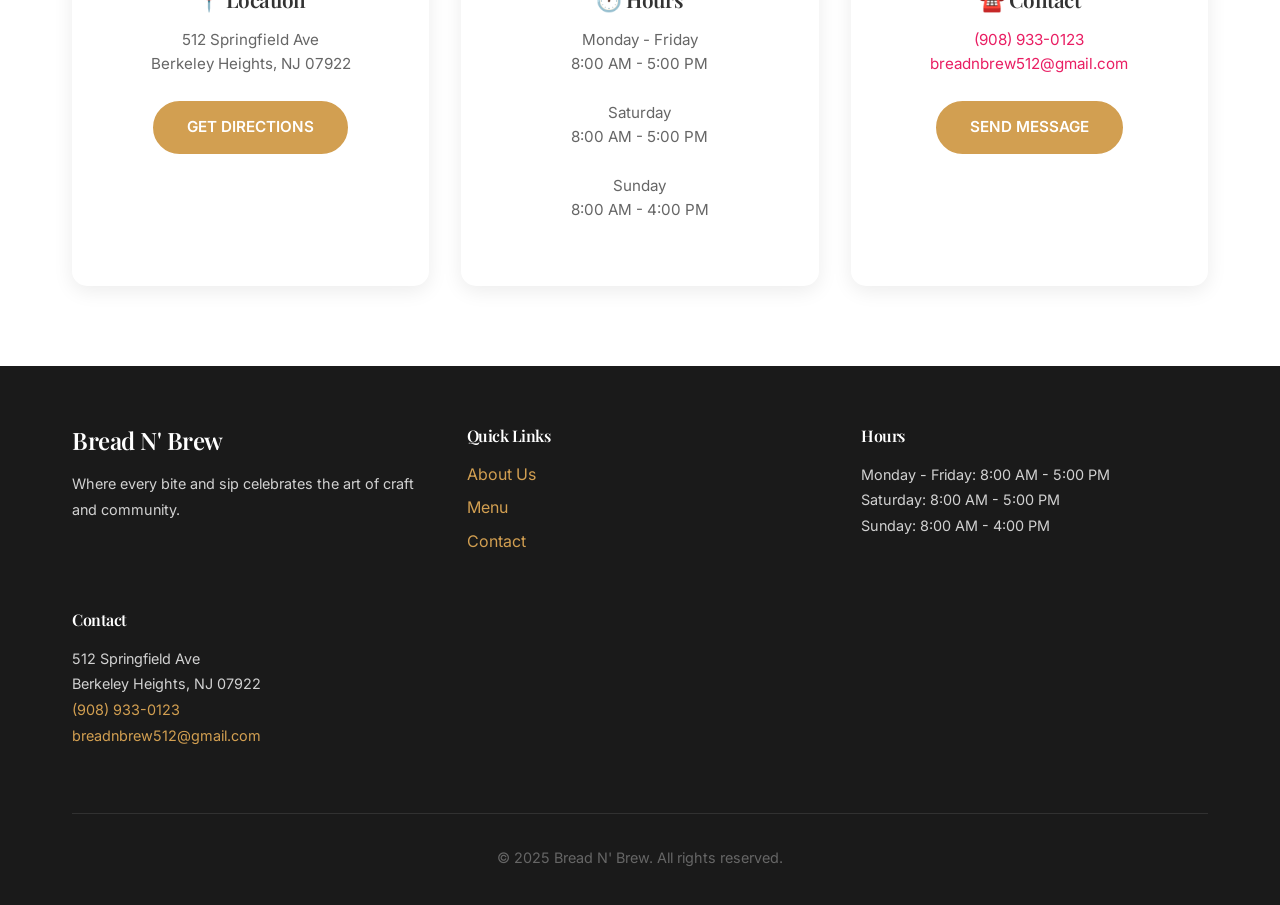
==== commit 71e684b7: "Add jump-to-top button, page hero images, and enhance button styling" ====
--- a/about.html
+++ b/about.html
@@ -22,6 +22,7 @@
                 <li><a href="about.html" class="nav-active">About</a></li>
                 <li><a href="menu.html">Menu</a></li>
                 <li><a href="contact.html">Contact</a></li>
+                <li><a href="https://online.skytab.com/s/breadnbrew" target="_blank" class="btn btn-primary btn-small nav-order-btn">ORDER NOW</a></li>
             </ul>
             <div class="nav-toggle">
                 <span></span>
@@ -32,7 +33,7 @@
     </nav>
 
     <!-- Page Hero -->
-    <section class="page-hero">
+    <section class="page-hero" style="background-image: url('images/about.jpg');">
         <div class="page-hero-content">
             <h1>Our Story</h1>
             <p>Crafted with passion, served with love</p>
@@ -133,6 +134,11 @@
         </div>
     </footer>
 
+    <!-- Jump to Top Button -->
+    <button id="jump-to-top" class="jump-to-top" aria-label="Jump to top">
+        <span>↑</span>
+    </button>
+
     <script src="script.js"></script>
 </body>
 </html>
--- a/styles.css
+++ b/styles.css
@@ -86,6 +86,7 @@
     text-decoration: none;
     font-size: 0.95rem;
     font-family: 'Inter', sans-serif;
+    text-transform: uppercase;
 }
 
 .btn-primary {
@@ -102,27 +103,30 @@
 }
 
 .btn-secondary {
-    background-color: transparent;
-    color: var(--primary-color);
-    border-color: var(--primary-color);
+    background-color: var(--secondary-color);
+    color: white;
+    border-color: var(--secondary-color);
 }
 
 .btn-secondary:hover {
-    background-color: var(--primary-color);
-    color: white;
+    background-color: #c29141;
+    border-color: #c29141;
     transform: translateY(-3px);
+    box-shadow: 0 10px 25px rgba(210, 159, 81, 0.3);
 }
 
 .btn-tertiary {
-    background-color: transparent;
-    color: var(--secondary-color);
-    border-color: var(--secondary-color);
+    background-color: rgba(255, 255, 255, 0.1);
+    backdrop-filter: blur(10px);
+    -webkit-backdrop-filter: blur(10px);
+    color: white;
+    border-color: white;
 }
 
 .btn-tertiary:hover {
-    background-color: var(--secondary-color);
-    color: white;
+    background-color: rgba(255, 255, 255, 0.2);
     transform: translateY(-3px);
+    box-shadow: 0 10px 25px rgba(255, 255, 255, 0.1);
 }
 
 .btn-large {
@@ -158,22 +162,28 @@
 
 .nav-logo h1 {
     color: var(--primary-color);
+    font-family: 'Inter', sans-serif;
+    font-weight: 800;
     font-size: 1.8rem;
     margin-bottom: 0.2rem;
+    text-transform: uppercase;
+    letter-spacing: -1px;
 }
 
 .nav-tagline {
     color: var(--secondary-color);
-    font-size: 0.75rem;
-    font-weight: 600;
-    letter-spacing: 2px;
+    font-family: 'Inter', sans-serif;
+    font-size: 0.7rem;
+    font-weight: 500;
+    letter-spacing: 3px;
     display: block;
+    text-transform: uppercase;
 }
 
 .nav-menu {
     display: flex;
     list-style: none;
-    gap: 2rem;
+    gap: 1.5rem;
     align-items: center;
 }
 
@@ -182,6 +192,9 @@
     font-weight: 500;
     position: relative;
     padding: 0.5rem 0;
+    text-transform: uppercase;
+    font-size: 0.85rem;
+    letter-spacing: 0.5px;
 }
 
 .nav-menu a::after {
@@ -380,21 +393,48 @@
 
 /* ==================== PAGE HERO ==================== */
 .page-hero {
-    background: linear-gradient(135deg, var(--primary-color) 0%, #d946a6 100%);
+    position: relative;
     color: white;
     padding: 120px 0;
     text-align: center;
+    background-size: cover;
+    background-position: center;
+    background-attachment: fixed;
+    min-height: 40vh;
+    display: flex;
+    align-items: center;
+    justify-content: center;
+}
+
+.page-hero::before {
+    content: '';
+    position: absolute;
+    top: 0;
+    left: 0;
+    right: 0;
+    bottom: 0;
+    background: rgba(0, 0, 0, 0.4);
+    z-index: 1;
+}
+
+.page-hero-content {
+    position: relative;
+    z-index: 2;
 }
 
 .page-hero-content h1 {
     color: white;
-    font-size: 3rem;
+    font-size: 3.5rem;
     margin-bottom: 1rem;
+    text-shadow: 2px 2px 8px rgba(0, 0, 0, 0.5);
+    text-transform: uppercase;
 }
 
 .page-hero-content p {
     color: rgba(255, 255, 255, 0.9);
     font-size: 1.2rem;
+    text-transform: uppercase;
+    letter-spacing: 2px;
 }
 
 /* ==================== ABOUT SECTION ==================== */
@@ -527,13 +567,65 @@
     background: linear-gradient(135deg, var(--primary-color) 0%, #d946a6 100%);
 }
 
+/* Desktop/Mobile specific utilities */
+.mobile-only {
+    display: none;
+}
+
+@media (max-width: 768px) {
+    .desktop-only {
+        display: none;
+    }
+    .mobile-only {
+        display: block;
+    }
+}
+
+.menu-desktop-nav {
+    display: flex;
+    justify-content: center;
+    gap: 2rem;
+    flex-wrap: wrap;
+    padding: 0.5rem 0;
+}
+
+.menu-desktop-link {
+    color: var(--text-color);
+    font-weight: 700;
+    font-size: 0.85rem;
+    text-transform: uppercase;
+    transition: var(--transition);
+    padding: 0.5rem 0;
+    position: relative;
+    letter-spacing: 1px;
+}
+
+.menu-desktop-link::after {
+    content: '';
+    position: absolute;
+    bottom: 0;
+    left: 0;
+    width: 0;
+    height: 2px;
+    background-color: var(--primary-color);
+    transition: var(--transition);
+}
+
+.menu-desktop-link:hover {
+    color: var(--primary-color);
+}
+
+.menu-desktop-link:hover::after {
+    width: 100%;
+}
+
 .menu-nav-sticky {
     background: white;
     box-shadow: 0 2px 10px rgba(0, 0, 0, 0.05);
     position: sticky;
     top: 80px;
     z-index: 500;
-    padding: 1rem 0;
+    padding: 1.5rem 0;
 }
 
 .menu-dropdown-wrapper {
@@ -1016,7 +1108,39 @@
     font-size: 0.9rem;
 }
 
-/* ==================== ANIMATIONS ==================== */
+/* Jump to Top Button */
+.jump-to-top {
+    position: fixed;
+    bottom: 30px;
+    right: 30px;
+    width: 50px;
+    height: 50px;
+    border-radius: 50%;
+    background-color: var(--primary-color);
+    color: white;
+    border: none;
+    cursor: pointer;
+    box-shadow: 0 5px 15px rgba(233, 30, 99, 0.3);
+    display: flex;
+    align-items: center;
+    justify-content: center;
+    font-size: 1.5rem;
+    z-index: 1000;
+    transition: var(--transition);
+    opacity: 0;
+    visibility: hidden;
+}
+
+.jump-to-top.show {
+    opacity: 1;
+    visibility: visible;
+}
+
+.jump-to-top:hover {
+    background-color: #c2185b;
+    transform: translateY(-5px);
+    box-shadow: 0 8px 20px rgba(233, 30, 99, 0.4);
+}
 @keyframes slideInLeft {
     from {
         opacity: 0;
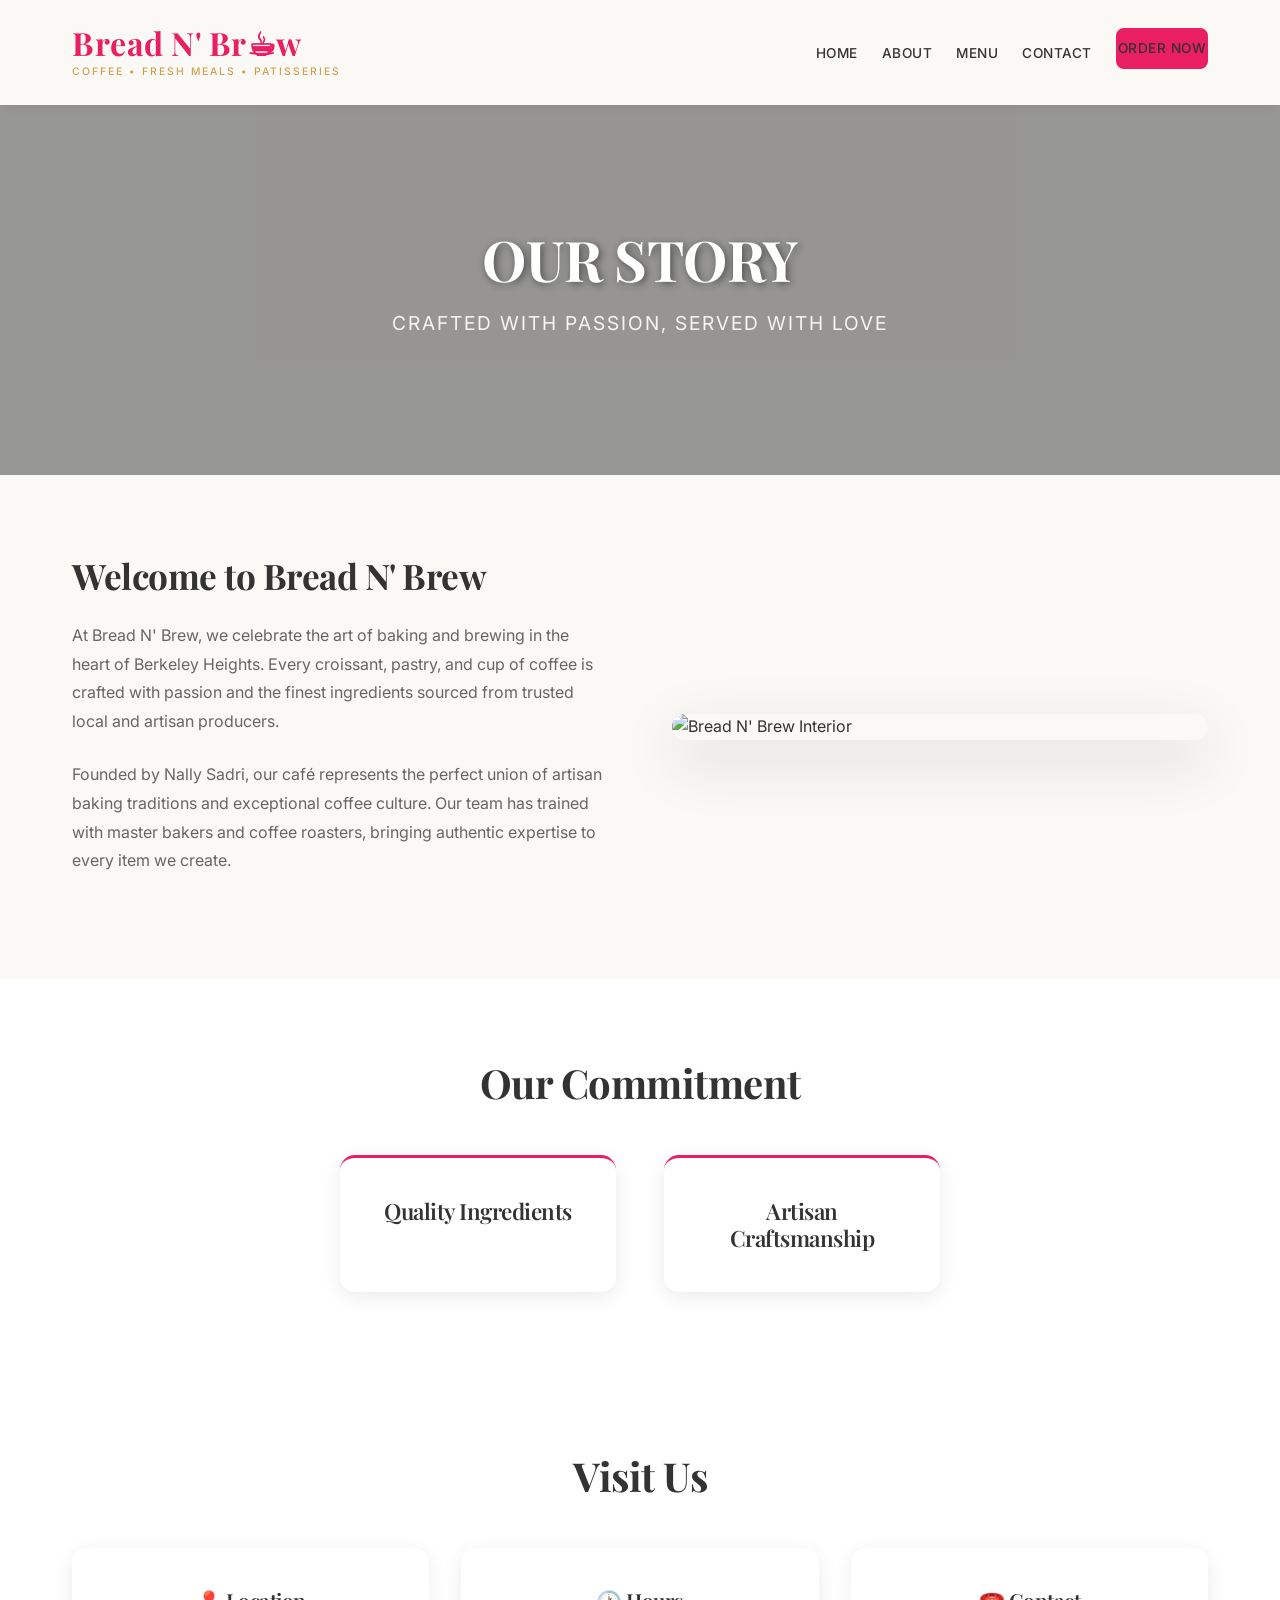
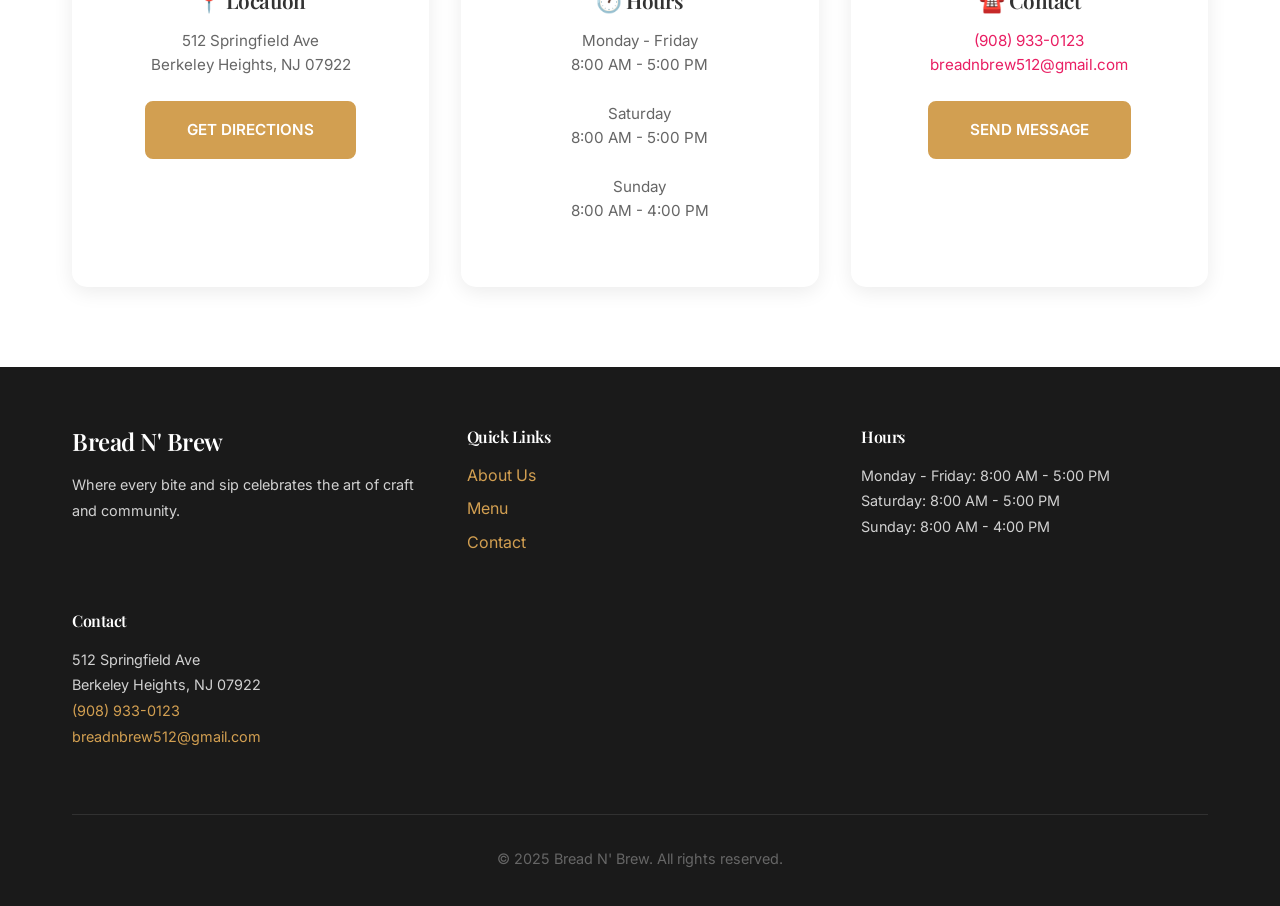
==== commit d7b99f8b: "Add sparkle effects, update hero announcements, and refine button styling" ====
--- a/about.html
+++ b/about.html
@@ -22,7 +22,7 @@
                 <li><a href="about.html" class="nav-active">About</a></li>
                 <li><a href="menu.html">Menu</a></li>
                 <li><a href="contact.html">Contact</a></li>
-                <li><a href="https://online.skytab.com/s/breadnbrew" target="_blank" class="btn btn-primary btn-small nav-order-btn">ORDER NOW</a></li>
+                <li><a href="https://online.skytab.com/s/breadnbrew" target="_blank" class="btn btn-primary btn-small nav-order-btn btn-sparkle">ORDER NOW</a></li>
             </ul>
             <div class="nav-toggle">
                 <span></span>
@@ -33,7 +33,7 @@
     </nav>
 
     <!-- Page Hero -->
-    <section class="page-hero" style="background-image: url('images/about.jpg');">
+    <section class="page-hero" style="background-image: url('images/teamatwork.jpg');">
         <div class="page-hero-content">
             <h1>Our Story</h1>
             <p>Crafted with passion, served with love</p>
--- a/styles.css
+++ b/styles.css
@@ -76,8 +76,8 @@
 /* ==================== BUTTONS ==================== */
 .btn {
     display: inline-block;
-    padding: 0.8rem 2rem;
-    border-radius: 50px;
+    padding: 0.9rem 2.5rem;
+    border-radius: 8px; /* Rectangular with rounded ends */
     font-weight: 600;
     text-align: center;
     transition: var(--transition);
@@ -87,6 +87,8 @@
     font-size: 0.95rem;
     font-family: 'Inter', sans-serif;
     text-transform: uppercase;
+    position: relative;
+    overflow: hidden;
 }
 
 .btn-primary {
@@ -162,20 +164,20 @@
 
 .nav-logo h1 {
     color: var(--primary-color);
-    font-family: 'Inter', sans-serif;
-    font-weight: 800;
-    font-size: 1.8rem;
-    margin-bottom: 0.2rem;
-    text-transform: uppercase;
-    letter-spacing: -1px;
+    font-family: 'Playfair Display', serif;
+    font-weight: 700;
+    font-size: 2rem;
+    margin-bottom: 0.1rem;
+    text-transform: none; /* No caps unless directed */
+    letter-spacing: 0.5px;
 }
 
 .nav-tagline {
     color: var(--secondary-color);
     font-family: 'Inter', sans-serif;
-    font-size: 0.7rem;
+    font-size: 0.65rem;
     font-weight: 500;
-    letter-spacing: 3px;
+    letter-spacing: 2px;
     display: block;
     text-transform: uppercase;
 }
@@ -802,10 +804,39 @@
     margin-top: auto;
 }
 
+/* Remove underline from nav menu items for buttons */
+.nav-menu a.nav-order-btn::after {
+    display: none;
+}
+
+/* Sparkle Effect for specific buttons */
+.btn-sparkle:hover::after {
+    content: '';
+    position: absolute;
+    top: 0;
+    left: 0;
+    width: 100%;
+    height: 100%;
+    background-image:
+        radial-gradient(circle, var(--secondary-color) 1px, transparent 1px),
+        radial-gradient(circle, var(--secondary-color) 1px, transparent 1px);
+    background-size: 15px 15px;
+    background-position: 0 0, 7px 7px;
+    opacity: 0.4;
+    animation: sparkles 1s linear infinite;
+    pointer-events: none;
+}
+
+@keyframes sparkles {
+    0% { transform: translateY(0); opacity: 0; }
+    50% { opacity: 0.6; }
+    100% { transform: translateY(-10px); opacity: 0; }
+}
+
 .btn-menu-primary,
 .btn-menu-secondary {
     flex: 1;
-    padding: 0.7rem 1rem;
+    padding: 1rem 1.5rem; /* More open, less squished */
     border-radius: 8px;
     font-size: 0.85rem;
     font-weight: 600;
@@ -816,6 +847,7 @@
     text-decoration: none;
     display: inline-block;
     font-family: 'Inter', sans-serif;
+    text-transform: uppercase;
 }
 
 .btn-menu-primary {
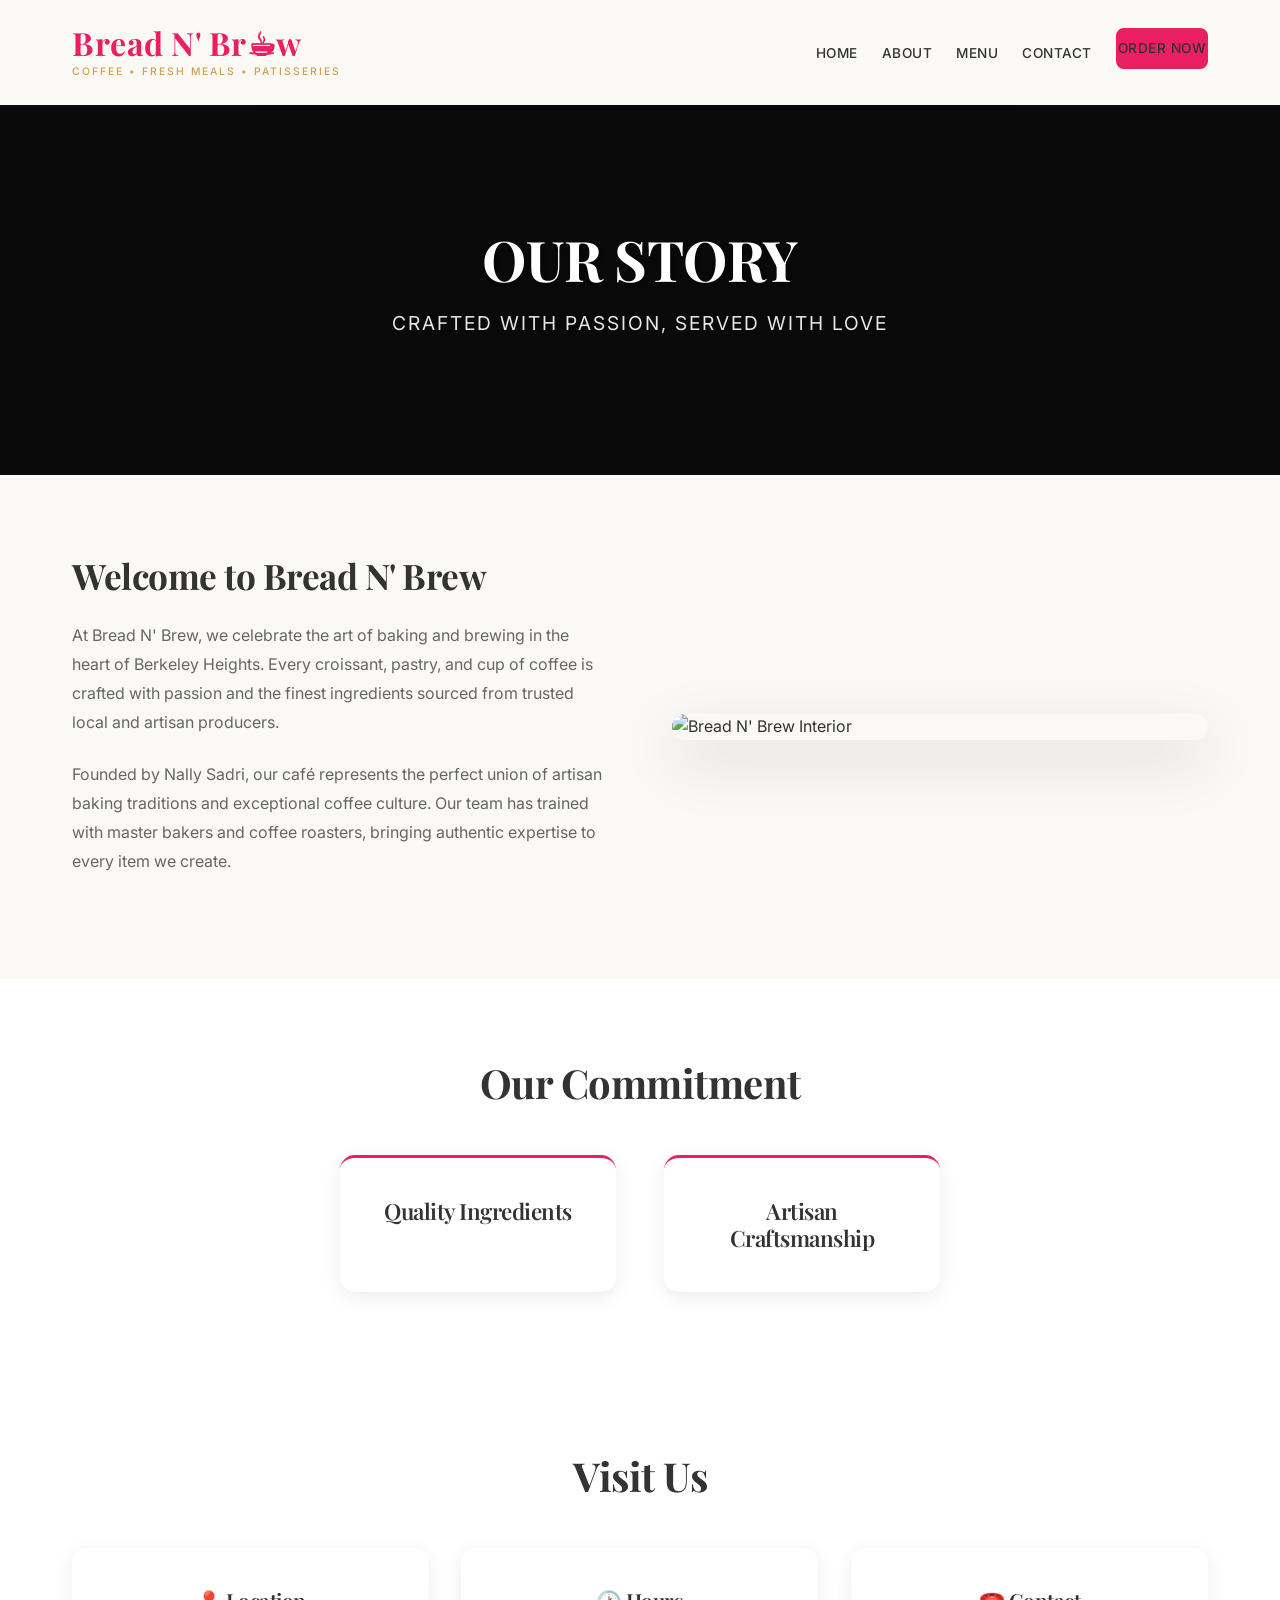
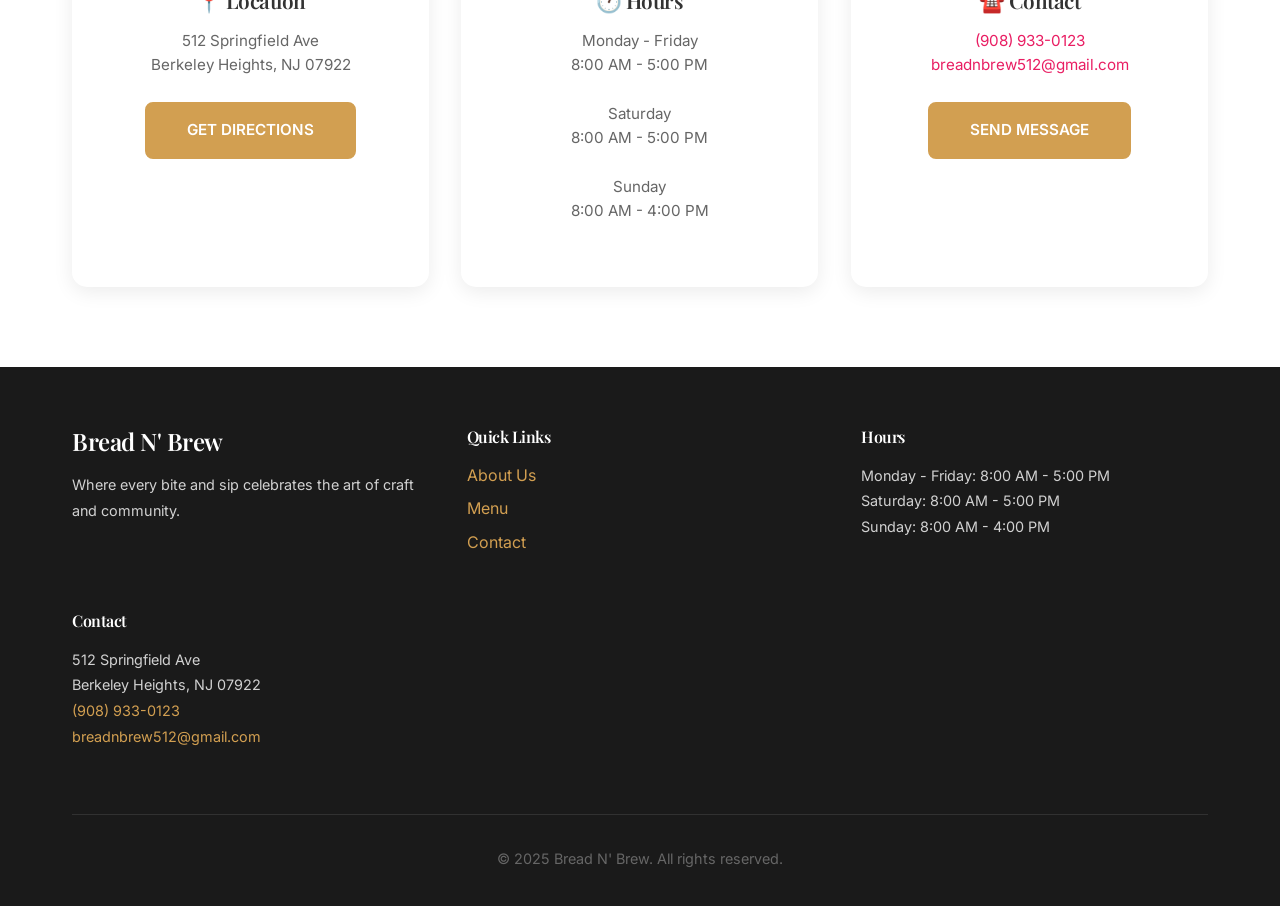
==== commit 99bcf1a6: "Fix static hosting compatibility and mobile responsiveness issues" ====
--- a/about.html
+++ b/about.html
@@ -33,7 +33,7 @@
     </nav>
 
     <!-- Page Hero -->
-    <section class="page-hero" style="background-image: url('images/teamatwork.jpg');">
+    <section class="page-hero about-hero">
         <div class="page-hero-content">
             <h1>Our Story</h1>
             <p>Crafted with passion, served with love</p>
--- a/styles.css
+++ b/styles.css
@@ -238,6 +238,7 @@
 .hero {
     position: relative;
     min-height: 100vh;
+    min-height: 100dvh;
     display: flex;
     align-items: center;
     justify-content: center;
@@ -247,15 +248,16 @@
     background-attachment: fixed;
 }
 
-.hero::before {
-    content: '';
-    position: absolute;
-    top: 0;
-    left: 0;
-    right: 0;
-    bottom: 0;
-    background: rgba(0, 0, 0, 0.4);
-    z-index: 1;
+.home-hero {
+    background-image: linear-gradient(rgba(0, 0, 0, 0.4), rgba(0, 0, 0, 0.4)), url('https://images.pexels.com/photos/13914952/pexels-photo-13914952.jpeg');
+}
+
+.hero-announcement {
+    color: var(--secondary-color);
+    font-weight: 700;
+    margin-bottom: 1rem;
+    text-transform: uppercase;
+    letter-spacing: 2px;
 }
 
 .hero-overlay-content {
@@ -406,6 +408,18 @@
     display: flex;
     align-items: center;
     justify-content: center;
+}
+
+.about-hero {
+    background-image: linear-gradient(rgba(0, 0, 0, 0.4), rgba(0, 0, 0, 0.4)), url('images/teamatwork.jpg');
+}
+
+.menu-hero {
+    background-image: linear-gradient(rgba(0, 0, 0, 0.4), rgba(0, 0, 0, 0.4)), url('images/pastry.jpg');
+}
+
+.contact-hero {
+    background-image: linear-gradient(rgba(0, 0, 0, 0.4), rgba(0, 0, 0, 0.4)), url('images/artisancoffee.jpg');
 }
 
 .page-hero::before {
@@ -1248,6 +1262,30 @@
     }
 }
 
+/* ==================== REVEAL ANIMATIONS ==================== */
+.reveal-item {
+    opacity: 0;
+    transform: translateY(30px);
+    transition: opacity 0.8s ease-out, transform 0.8s cubic-bezier(0.25, 0.46, 0.45, 0.94);
+    will-change: transform, opacity;
+}
+
+.reveal-active {
+    opacity: 1 !important;
+    transform: translateY(0) !important;
+}
+
+/* Optimize scroll performance */
+.hero, .hero-image img, .about-image img, .reveal-item {
+    will-change: transform, opacity;
+    backface-visibility: hidden;
+    -webkit-backface-visibility: hidden;
+}
+
+.hero, .page-hero {
+    background-color: #1a1a1a;
+}
+
 /* ==================== RESPONSIVE DESIGN ==================== */
 @media (max-width: 1024px) {
     .hero {
@@ -1291,7 +1329,7 @@
         display: none;
         flex-direction: column;
         position: absolute;
-        top: 70px;
+        top: 100%;
         left: 0;
         right: 0;
         background: white;
@@ -1330,7 +1368,12 @@
 
     .hero {
         min-height: 70vh;
-        background-attachment: scroll;
+        background-attachment: scroll !important;
+    }
+
+    .page-hero {
+        background-attachment: scroll !important;
+        padding: 80px 0;
     }
 
     .hero-title {
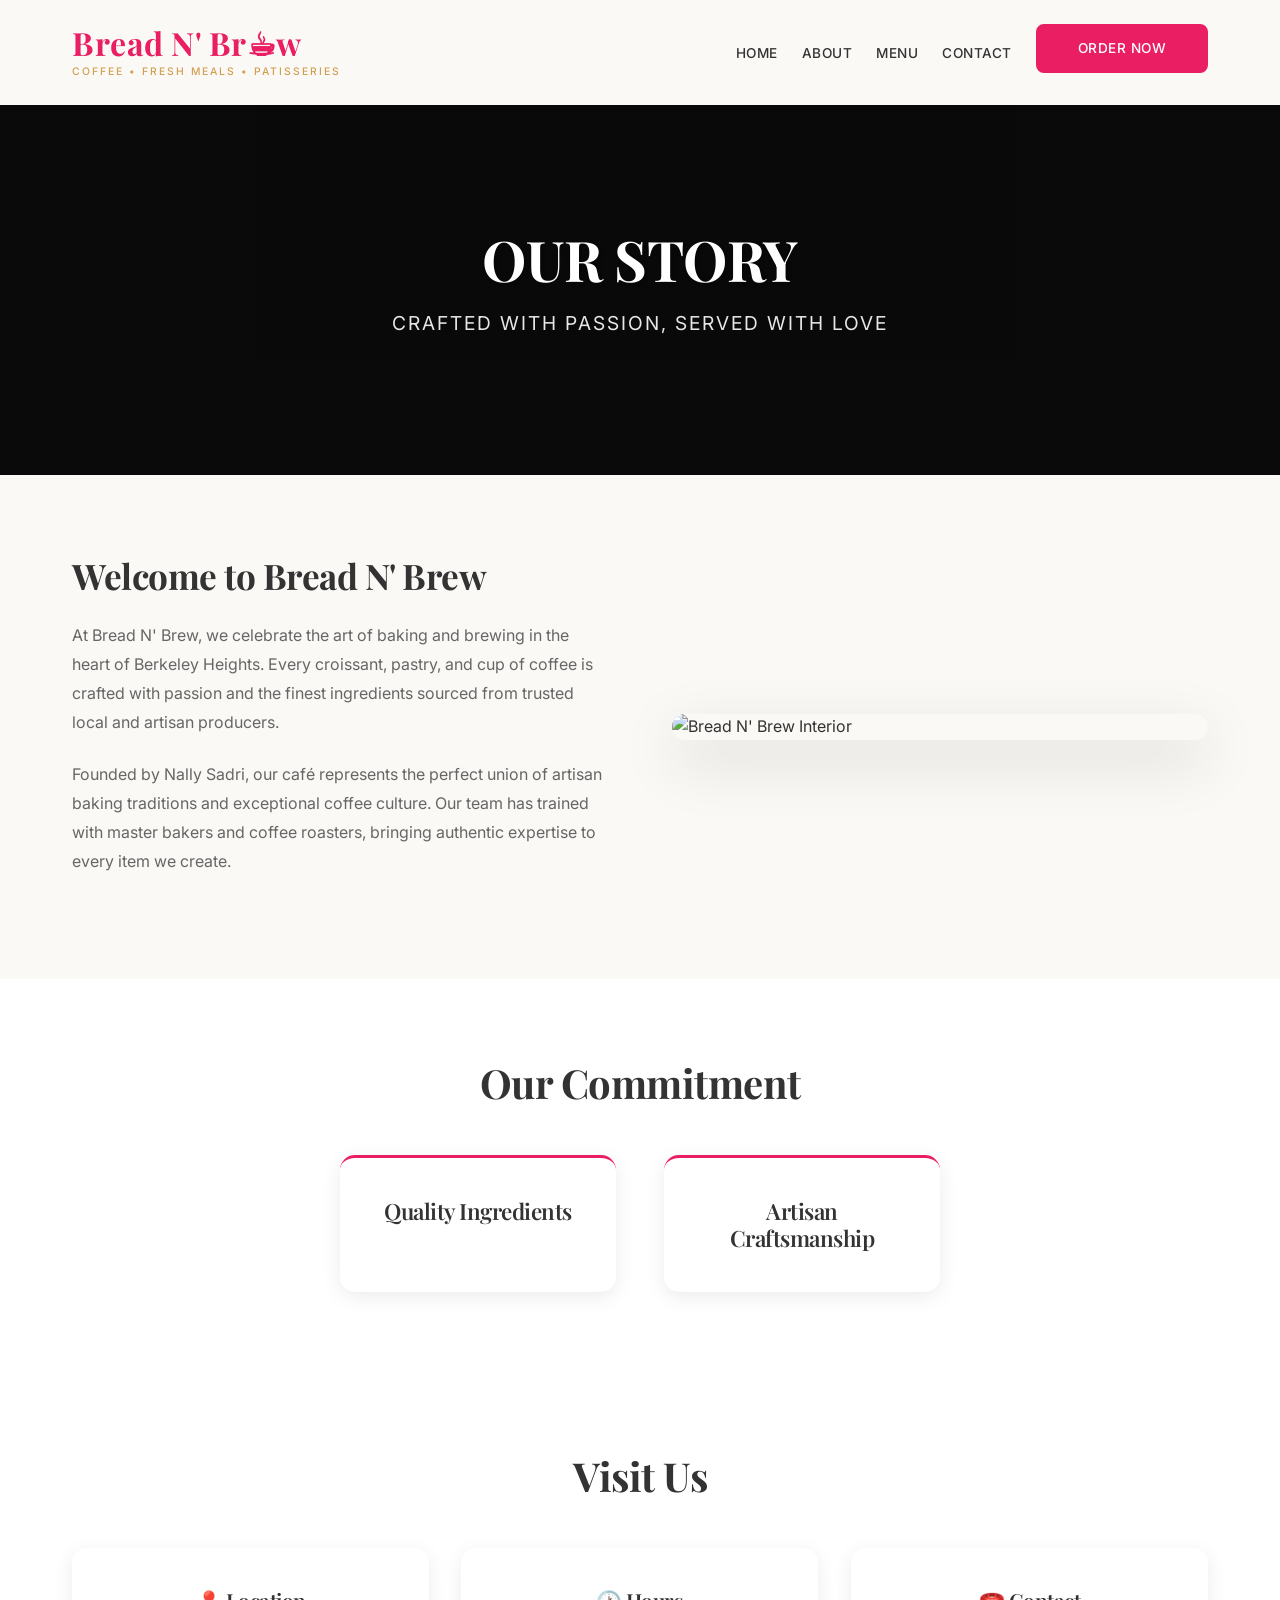
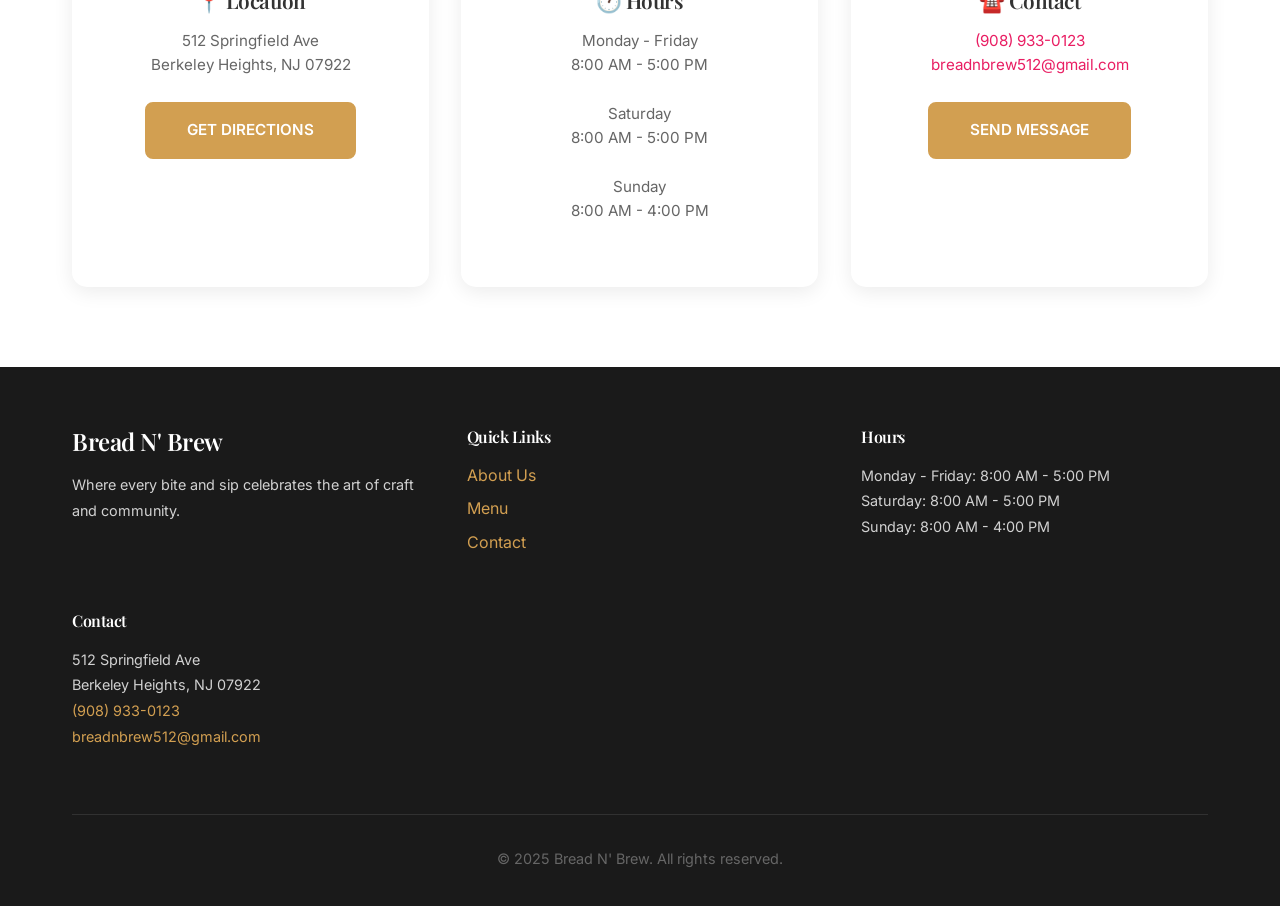
==== commit 46dfacec: "Update page titles, add coffee cup favicon, and clean up navigation URLs" ====
--- a/about.html
+++ b/about.html
@@ -3,7 +3,8 @@
 <head>
     <meta charset="UTF-8">
     <meta name="viewport" content="width=device-width, initial-scale=1.0">
-    <title>About Bread N' Brew - Our Story</title>
+    <title>Bread N' Brew</title>
+    <link rel="icon" type="image/svg+xml" href="data:image/svg+xml,<svg xmlns='http://www.w3.org/2000/svg' viewBox='0 0 100 100'><text y='75' font-size='75'>☕</text></svg>">
     <link rel="preconnect" href="https://fonts.googleapis.com">
     <link rel="preconnect" href="https://fonts.gstatic.com" crossorigin>
     <link href="https://fonts.googleapis.com/css2?family=Playfair+Display:wght@400;600;700;800&family=Inter:wght@300;400;500;600;700&display=swap" rel="stylesheet">
@@ -18,10 +19,10 @@
                 <span class="nav-tagline">COFFEE • FRESH MEALS • PATISSERIES</span>
             </div>
             <ul class="nav-menu">
-                <li><a href="index.html">Home</a></li>
-                <li><a href="about.html" class="nav-active">About</a></li>
-                <li><a href="menu.html">Menu</a></li>
-                <li><a href="contact.html">Contact</a></li>
+                <li><a href="">Home</a></li>
+                <li><a href="about" class="nav-active">About</a></li>
+                <li><a href="menu">Menu</a></li>
+                <li><a href="contact">Contact</a></li>
                 <li><a href="https://online.skytab.com/s/breadnbrew" target="_blank" class="btn btn-primary btn-small nav-order-btn btn-sparkle">ORDER NOW</a></li>
             </ul>
             <div class="nav-toggle">
@@ -92,7 +93,7 @@
                     <h3>☎️ Contact</h3>
                     <p><a href="tel:+19089330123">(908) 933-0123</a><br>
                     <a href="mailto:breadnbrew512@gmail.com">breadnbrew512@gmail.com</a></p>
-                    <a href="contact.html" class="btn btn-secondary">Send Message</a>
+                    <a href="contact" class="btn btn-secondary">Send Message</a>
                 </div>
             </div>
         </div>
@@ -109,9 +110,9 @@
                 <div class="footer-section">
                     <h4>Quick Links</h4>
                     <ul>
-                        <li><a href="about.html">About Us</a></li>
-                        <li><a href="menu.html">Menu</a></li>
-                        <li><a href="contact.html">Contact</a></li>
+                        <li><a href="about">About Us</a></li>
+                        <li><a href="menu">Menu</a></li>
+                        <li><a href="contact">Contact</a></li>
                     </ul>
                 </div>
                 <div class="footer-section">
--- a/styles.css
+++ b/styles.css
@@ -821,6 +821,13 @@
 /* Remove underline from nav menu items for buttons */
 .nav-menu a.nav-order-btn::after {
     display: none;
+}
+
+.nav-order-btn {
+    padding: 0.7rem 2.5rem !important;
+    color: white !important;
+    font-weight: 600;
+    white-space: nowrap;
 }
 
 /* Sparkle Effect for specific buttons */
